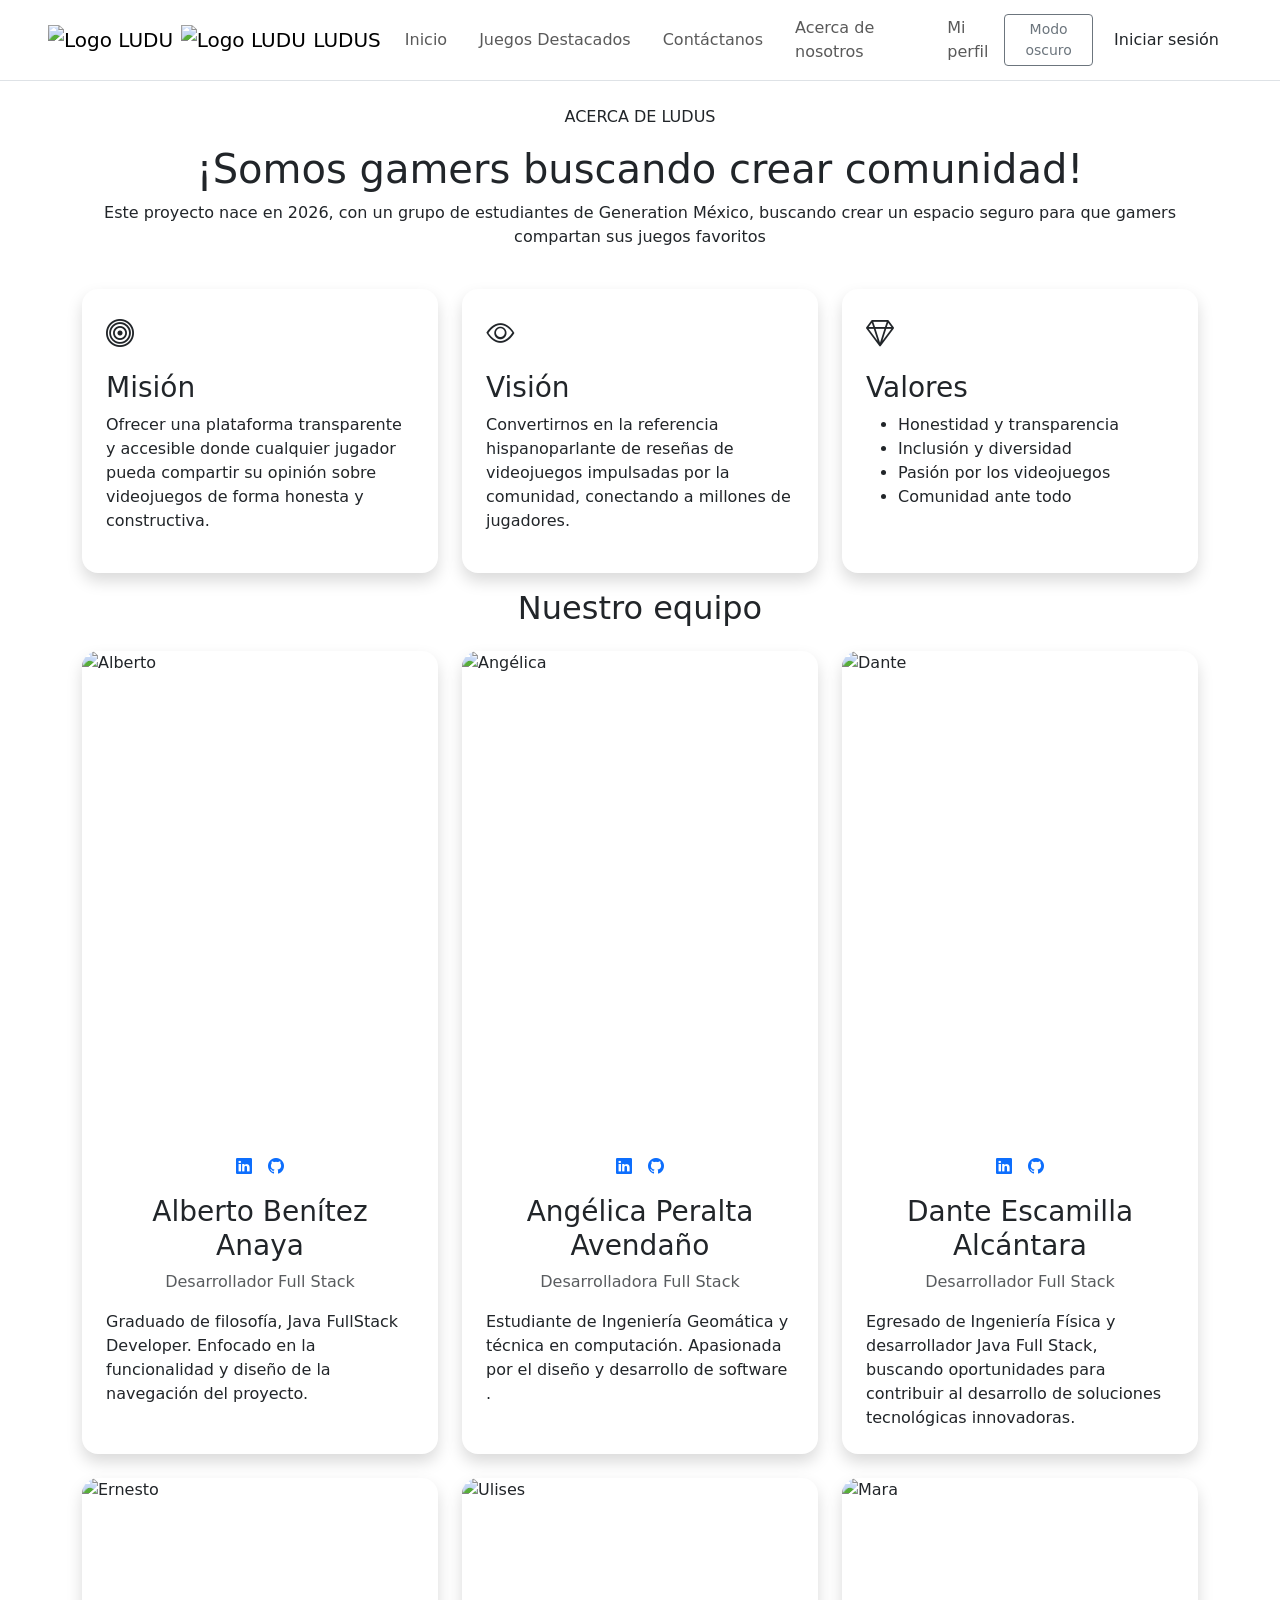
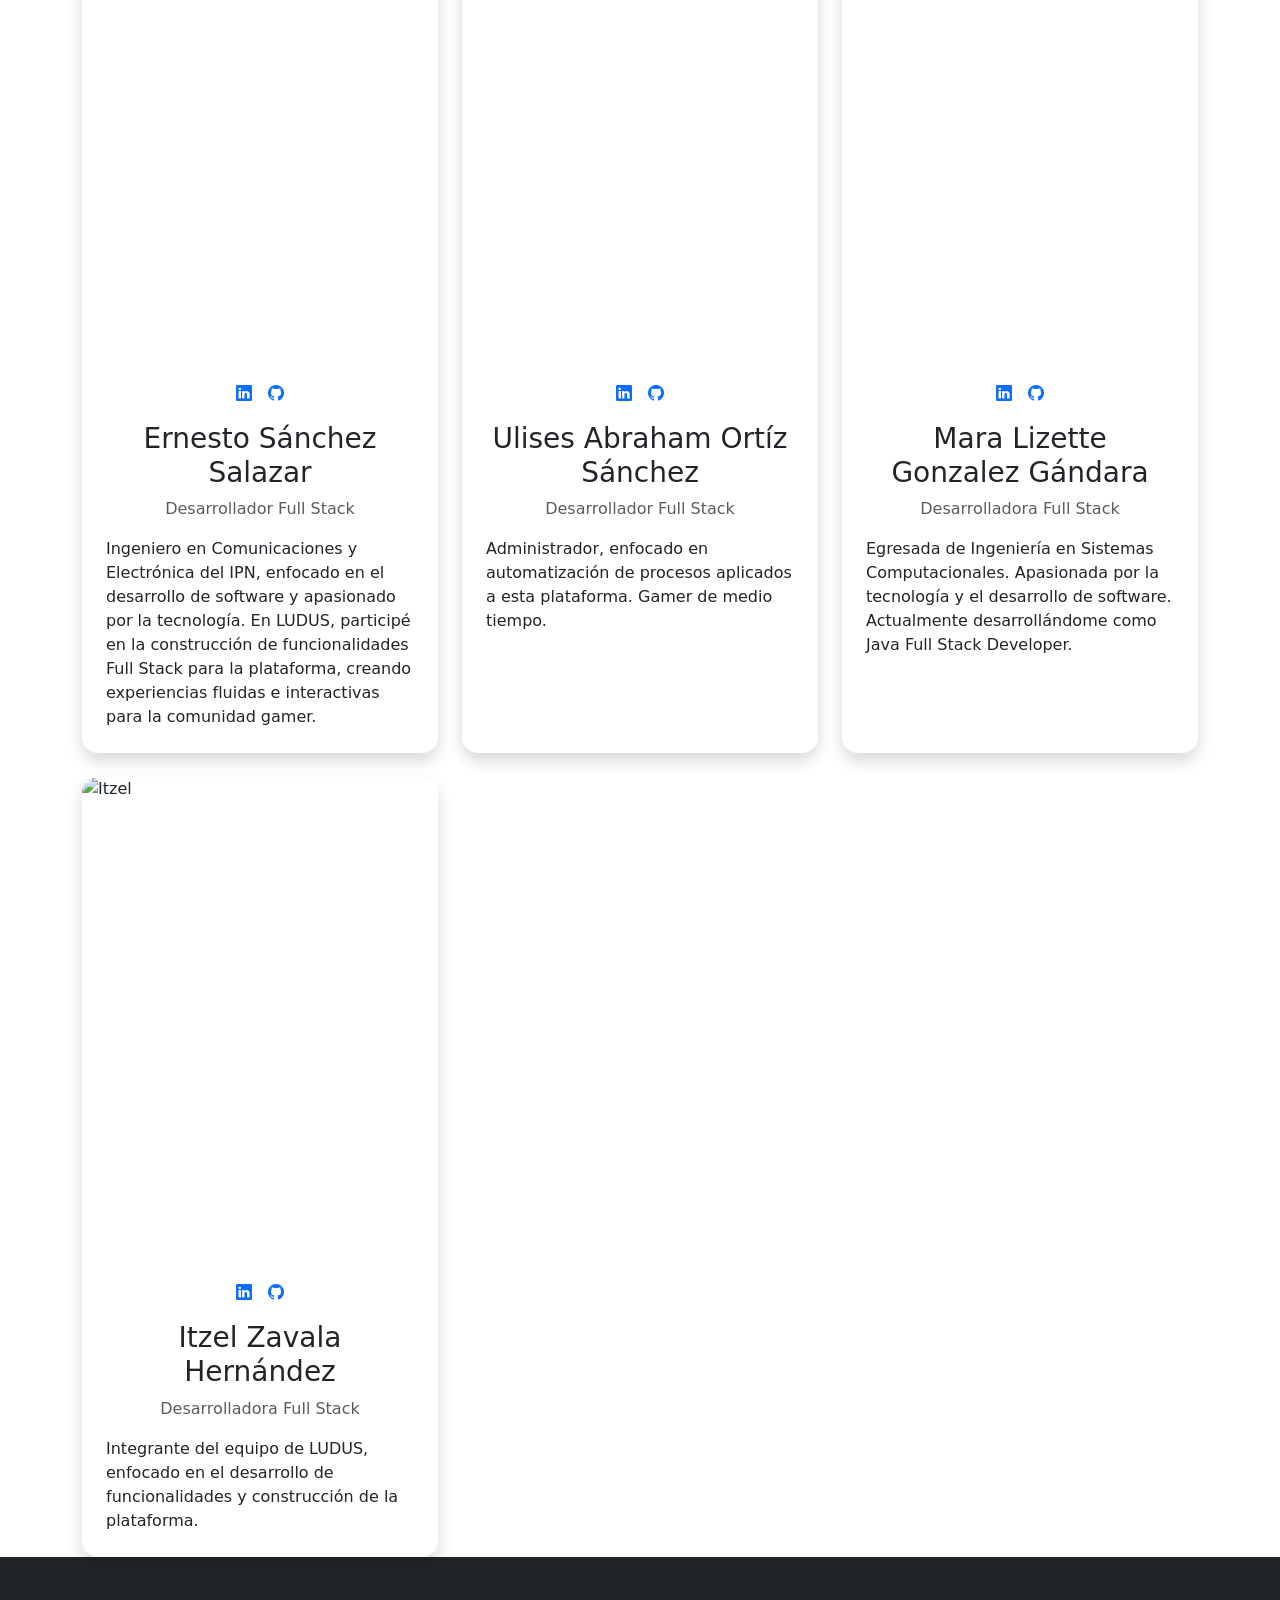
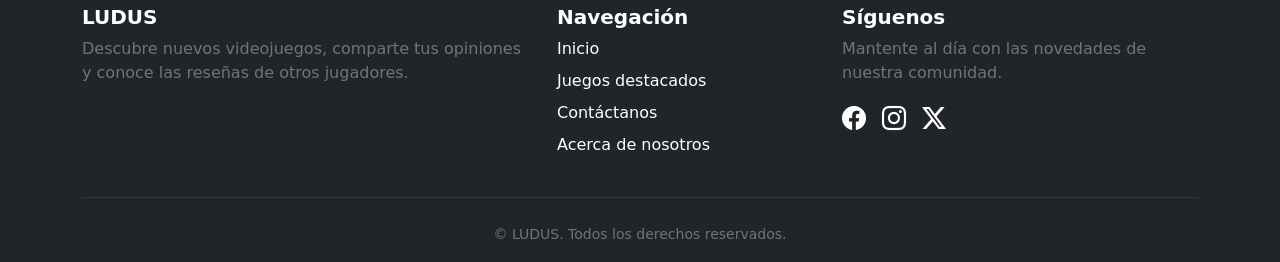
==== acercade.html @ 49f49775 "enlaces en acercade.html" ====
<!DOCTYPE html>
<html lang="es">

<head>
    <meta charset="UTF-8">
    <meta name="viewport" content="width=device-width, initial-scale=1.0">
    <title>Acerca de</title>
    <!--Bootstrap-->
    <link href="https://cdn.jsdelivr.net/npm/bootstrap@5.3.8/dist/css/bootstrap.min.css" rel="stylesheet"
        integrity="sha384-sRIl4kxILFvY47J16cr9ZwB07vP4J8+LH7qKQnuqkuIAvNWLzeN8tE5YBujZqJLB" crossorigin="anonymous">
    <!--Bootstrap Icons-->
    <link rel="stylesheet" href="https://cdn.jsdelivr.net/npm/bootstrap-icons@1.11.3/font/bootstrap-icons.min.css">
    <!--CSS-->
    <link rel="stylesheet" href="./css/inicio.css">
    <link rel="stylesheet" href="./css/acercade.css">
</head>

<body>
    <!-- BARRA DE NAVEGACIÓN ESTÁNDAR -->
    <header id="navbar"></header>

    <!-- Breve explicación de qué es LUDUS -->
    <section id="que-es-ludus">
        <div class="container p-4">
            <p class="text-center">ACERCA DE LUDUS</p>
            <h1 class="text-center">¡Somos gamers buscando crear comunidad!</h1>
            <p class="text-center">Este proyecto nace en 2026, con un grupo de estudiantes de Generation México,
                buscando crear un espacio seguro para que gamers compartan sus juegos favoritos</p>
        </div>
    </section>

    <!-- Misión, visión y valores -->
    <section id="identidad" class="container">
        <div class="row row-cols-1 row-cols-lg-3 g-4">
            <div class="col">
                <div id="mision" class="card border-0 shadow rounded-4 overflow-hidden h-100">
                    <div class="card-body p-4">
                        <div class="d-flex gap-3 mb-3">
                            <i class="bi bi-bullseye fs-3"></i>
                        </div>
                        <h3>Misión</h3>
                        <p>Ofrecer una plataforma transparente y accesible donde cualquier jugador pueda compartir su
                            opinión sobre videojuegos de forma honesta y constructiva.</p>
                    </div>
                </div>
            </div>

            <div class="col">
                <div id="vision" class="card border-0 shadow rounded-4 overflow-hidden h-100">
                    <div class="card-body p-4">
                        <div class="d-flex gap-3 mb-3">
                            <i class="bi bi-eye fs-3"></i>
                        </div>
                        <h3>Visión</h3>
                        <p>Convertirnos en la referencia hispanoparlante de reseñas de videojuegos impulsadas por la
                            comunidad, conectando a millones de jugadores.</p>
                    </div>
                </div>
            </div>

            <div class="col">
                <div id="valores" class="card border-0 shadow rounded-4 overflow-hidden h-100">
                    <div class="card-body p-4">
                        <div class="d-flex gap-3 mb-3">
                            <i class="bi bi-gem fs-3"></i>
                        </div>
                        <h3>Valores</h3>
                        <ul>
                            <li>Honestidad y transparencia</li>
                            <li>Inclusión y diversidad</li>
                            <li>Pasión por los videojuegos</li>
                            <li>Comunidad ante todo</li>
                        </ul>
                    </div>
                </div>
            </div>
        </div>
    </section>

    <!-- Integrantes del equipo -->
    <section id="equipo">
        <h2 class="text-center py-3">Nuestro equipo</h2>
        <div class="container">
            <div class="row row-cols-1 row-cols-md-2 row-cols-lg-3 g-4">

                <!-- Alberto Benítez Anaya -->
                <div class="col">
                    <div class="card border-0 shadow rounded-4 overflow-hidden h-100">
                        <img src="./IMAGE/fotosNosotros/albertano.png" class="card-img-top imagen-equipo" alt="Alberto">
                        <div class="card-body p-4">
                            <div class="d-flex justify-content-center gap-3 mb-3">
                                <a href="https://www.linkedin.com/in/alberto-ben%C3%ADteza/"><i class="bi bi-linkedin"></i></a>
                                <a href="https://github.com/albertob2003"><i class="bi bi-github"></i></a>
                            </div>
                            <h3 class="card-title text-center">Alberto Benítez Anaya</h3>
                            <p class="text-center text-body-secondary">Desarrollador Full Stack</p>
                            <p class="card-text">Graduado de filosofía, Java FullStack Developer. Enfocado en la funcionalidad y diseño de la
                                navegación del proyecto.</p>
                        </div>
                    </div>
                </div>

                <!-- Angélica Peralta Avendaño -->
                <div class="col">
                    <div class="card border-0 shadow rounded-4 overflow-hidden h-100">
                        <img src="./IMAGE/fotosNosotros/Angiee.jpeg" class="card-img-top imagen-equipo" alt="Angélica">
                        <div class="card-body p-4">
                            <div class="d-flex justify-content-center gap-3 mb-3">
                                <a href="https://www.linkedin.com/in/angelicaperaltadev"><i class="bi bi-linkedin"></i></a>
                                <a href="https://github.com/angcpa24-collab"><i class="bi bi-github"></i></a>
                            </div>
                            <h3 class="card-title text-center">Angélica Peralta Avendaño</h3>
                            <p class="text-center text-body-secondary">Desarrolladora Full Stack</p>
                            <p class="card-text">Estudiante de Ingeniería Geomática y técnica en computación. Apasionada
                                por el diseño y desarrollo de software .</p>
                        </div>
                    </div>
                </div>

                <!-- Dante Escamilla Alcántara -->
                <div class="col">
                    <div class="card border-0 shadow rounded-4 overflow-hidden h-100">
                        <img src="./IMAGE/fotosNosotros/Dante.png" class="card-img-top imagen-equipo" alt="Dante">
                        <div class="card-body p-4">
                            <div class="d-flex justify-content-center gap-3 mb-3">
                                <a href="https://www.linkedin.com/in/descamillaa98/"><i class="bi bi-linkedin"></i></a>
                                <a href="https://github.com/descamillaa98"><i class="bi bi-github"></i></a>
                            </div>
                            <h3 class="card-title text-center">Dante Escamilla Alcántara</h3>
                            <p class="text-center text-body-secondary">Desarrollador Full Stack</p>
                            <p class="card-text">Egresado de Ingeniería Física y desarrollador Java Full Stack, buscando
                                oportunidades para contribuir al desarrollo de soluciones tecnológicas innovadoras.</p>
                        </div>
                    </div>
                </div>

                <!-- Ernesto Sánchez Salazar -->
                <div class="col">
                    <div class="card border-0 shadow rounded-4 overflow-hidden h-100">
                        <img src="./IMAGE/fotosNosotros/ernesto.jpg" class="card-img-top imagen-equipo" alt="Ernesto">
                        <div class="card-body p-4">
                            <div class="d-flex justify-content-center gap-3 mb-3">
                                <a href="https://www.linkedin.com/in/ernesto-salazar-dev/"><i class="bi bi-linkedin"></i></a>
                                <a href="https://github.com/Ernesto20012009"><i class="bi bi-github"></i></a>
                            </div>
                            <h3 class="card-title text-center">Ernesto Sánchez Salazar</h3>
                            <p class="text-center text-body-secondary">Desarrollador Full Stack</p>
                            <p class="card-text">Ingeniero en Comunicaciones y Electrónica del IPN, enfocado en el desarrollo de
                                software y apasionado por la tecnología. En LUDUS, participé en la construcción de funcionalidades Full Stack para la plataforma, creando experiencias fluidas e interactivas para la comunidad gamer.</p>
                        </div>
                    </div>
                </div>

                <!-- Ulises Abraham Ortíz Sánchez -->
                <div class="col">
                    <div class="card border-0 shadow rounded-4 overflow-hidden h-100">
                        <img src="./IMAGE/fotosNosotros/Abraham.png" class="card-img-top imagen-equipo" alt="Ulises">
                        <div class="card-body p-4">
                            <div class="d-flex justify-content-center gap-3 mb-3">
                                <a href="https://www.linkedin.com/in/uliabraham/"><i class="bi bi-linkedin"></i></a>
                                <a href="https://github.com/LukasEzequiel55"><i class="bi bi-github"></i></a>
                            </div>
                            <h3 class="card-title text-center">Ulises Abraham Ortíz Sánchez</h3>
                            <p class="text-center text-body-secondary">Desarrollador Full Stack</p>
                            <p class="card-text">Administrador, enfocado en automatización de procesos aplicados a esta
                                plataforma. Gamer de medio tiempo.</p>
                        </div>
                    </div>
                </div>

                <!-- Mara Lizette Gonzalez Gándara -->
                <div class="col">
                    <div class="card border-0 shadow rounded-4 overflow-hidden h-100">
                        <img src="./IMAGE/fotosNosotros/mara.png" class="card-img-top imagen-equipo" alt="Mara">
                        <div class="card-body p-4">
                            <div class="d-flex justify-content-center gap-3 mb-3">
                                <a href="https://www.linkedin.com/in/mara-gonzalez-/"><i class="bi bi-linkedin"></i></a>
                                <a href="https://github.com/Mara-LGG"><i class="bi bi-github"></i></a>
                            </div>
                            <h3 class="card-title text-center">Mara Lizette Gonzalez Gándara</h3>
                            <p class="text-center text-body-secondary">Desarrolladora Full Stack</p>
                            <p class="card-text">Egresada de Ingeniería en Sistemas Computacionales. Apasionada por la
                                tecnología y el desarrollo de software. Actualmente desarrollándome como Java Full Stack
                                Developer.</p>
                        </div>
                    </div>
                </div>

                <!-- Itzel Zavala Hernández -->
                <div class="col">
                    <div class="card border-0 shadow rounded-4 overflow-hidden h-100">
                        <img src="./IMAGE/fotosNosotros/itzel.png" class="card-img-top imagen-equipo" alt="Itzel">
                        <div class="card-body p-4">
                            <div class="d-flex justify-content-center gap-3 mb-3">
                                <a href="https://www.linkedin.com/in/itzel-zavala-hern%C3%A1ndez-fullstack-developer/"><i class="bi bi-linkedin"></i></a>
                                <a href="https://github.com/itzavalahernandez"><i class="bi bi-github"></i></a>
                            </div>
                            <h3 class="card-title text-center">Itzel Zavala Hernández</h3>
                            <p class="text-center text-body-secondary">Desarrolladora Full Stack</p>
                            <p class="card-text">Integrante del equipo de LUDUS, enfocado en el desarrollo de
                                funcionalidades y construcción de la plataforma.</p>
                        </div>
                    </div>
                </div>

            </div>
        </div>
    </section>

    <!-- FOOTER -->
    <section id="footer"></section>


    <!--Bootstrap-->
    <script src="https://cdn.jsdelivr.net/npm/bootstrap@5.3.8/dist/js/bootstrap.bundle.min.js"
        integrity="sha384-FKyoEForCGlyvwx9Hj09JcYn3nv7wiPVlz7YYwJrWVcXK/BmnVDxM+D2scQbITxI"
        crossorigin="anonymous"></script>
    <!--Scripts personalizados-->
    <script src="./JS/header.js"></script>
    <script src="./JS/theme.js"></script>
    <script src="./JS/footer.js"></script>
    <script src="./JS/navbar.js"></script>

</body>

</html>
---- css/acercade.css ----
.imagen-equipo {
  width: 100%;
  height: 480px;
  object-fit: cover;
  object-position: top; /* Centra el encuadre en los rostros */
}
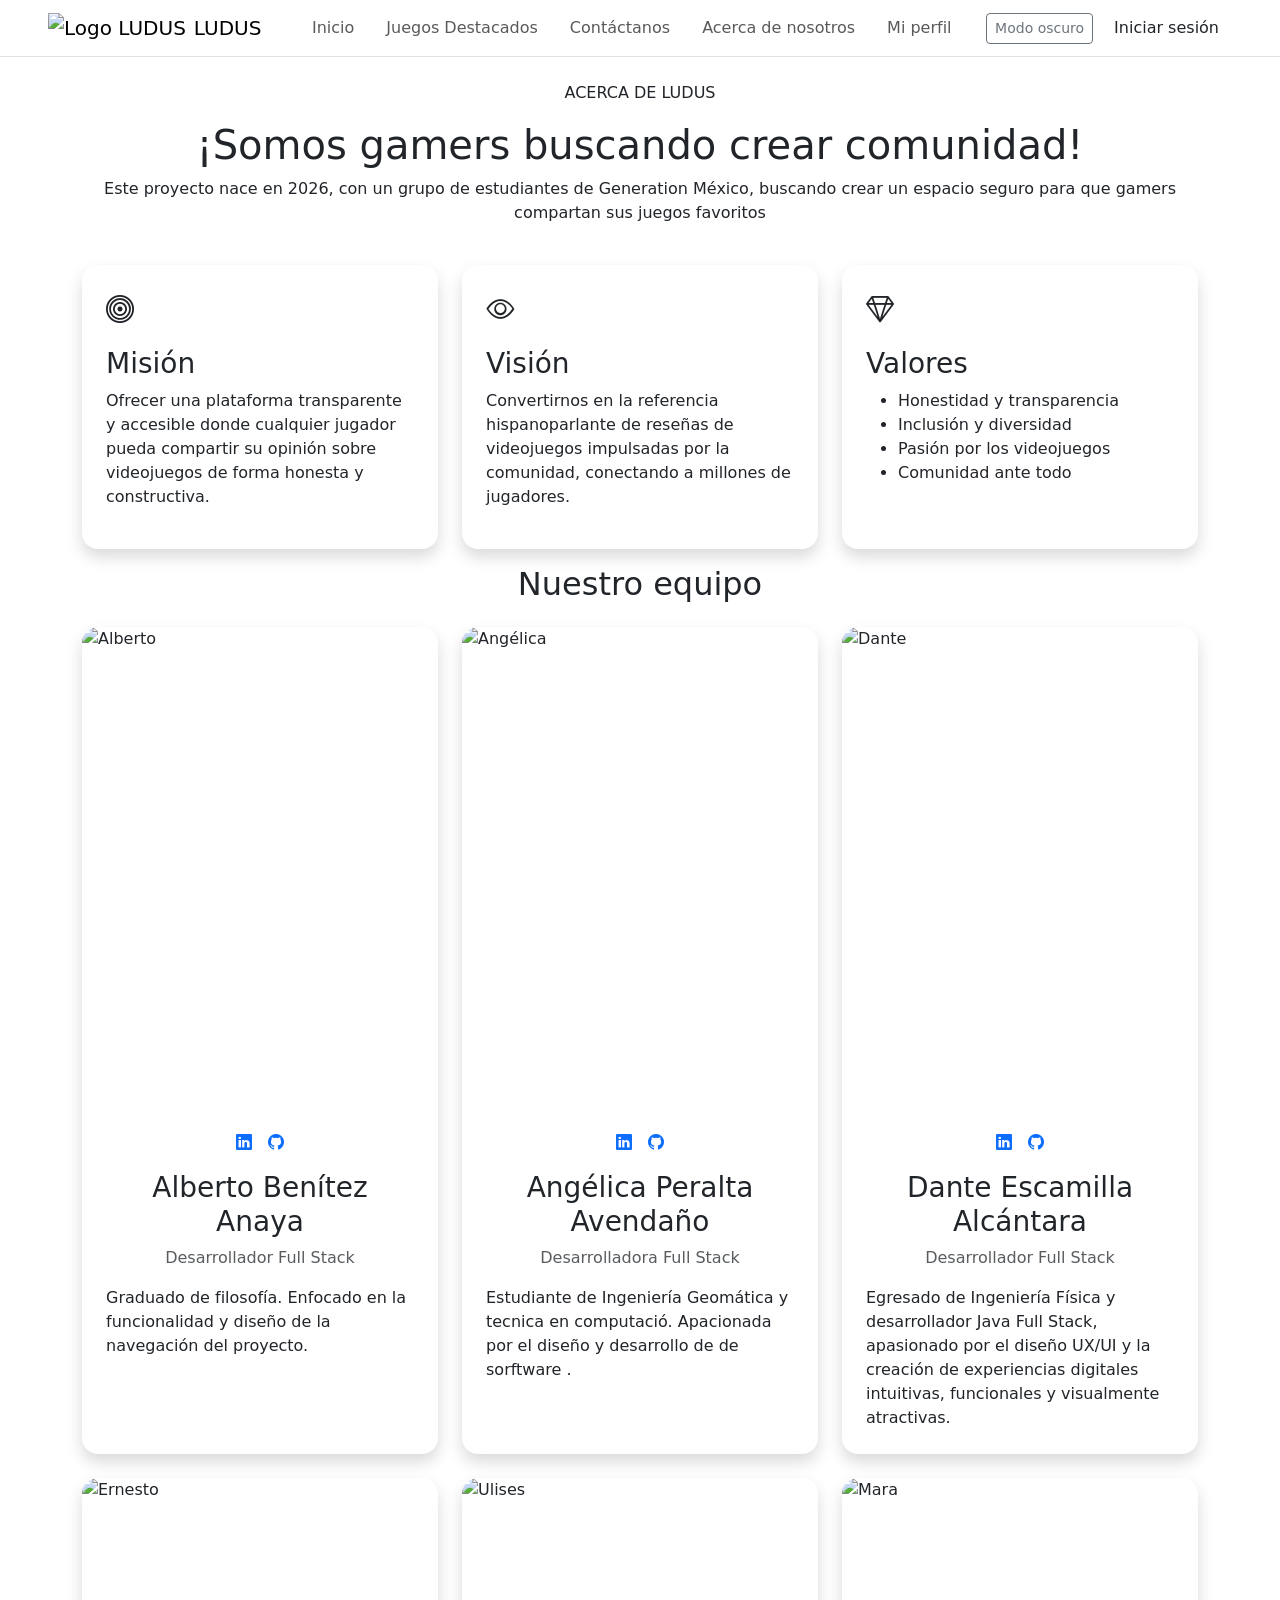
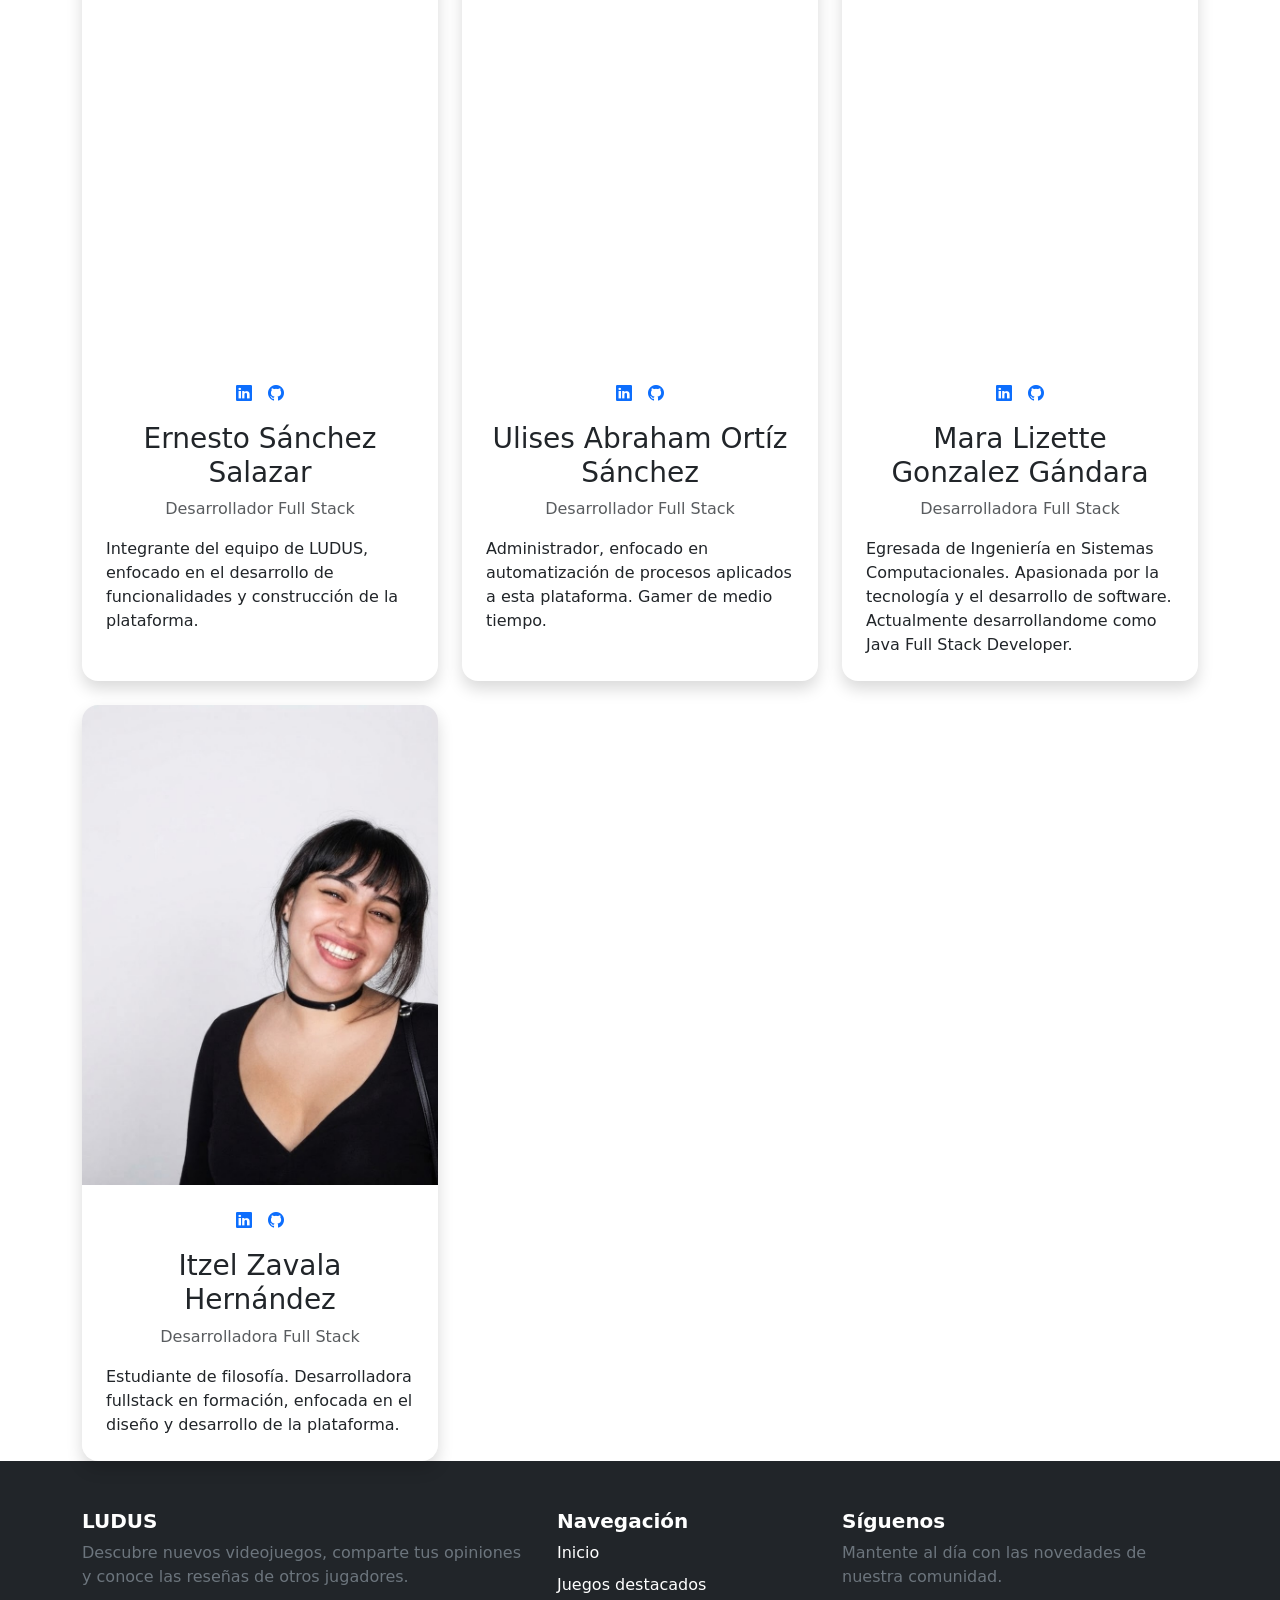
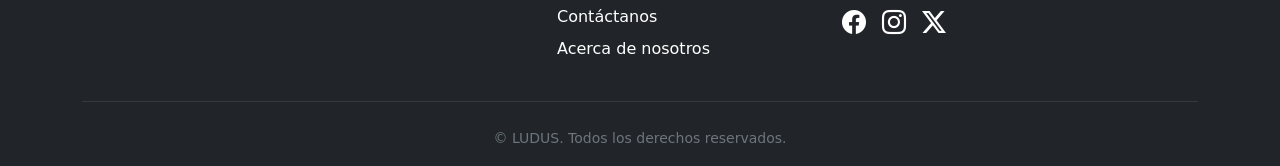
==== commit 0f7d095a: "Actualizacion fotografia Itzel fondo blanco y descripcion" ====
--- a/acercade.html
+++ b/acercade.html
@@ -6,8 +6,7 @@
     <meta name="viewport" content="width=device-width, initial-scale=1.0">
     <title>Acerca de</title>
     <!--Bootstrap-->
-    <link href="https://cdn.jsdelivr.net/npm/bootstrap@5.3.8/dist/css/bootstrap.min.css" rel="stylesheet"
-        integrity="sha384-sRIl4kxILFvY47J16cr9ZwB07vP4J8+LH7qKQnuqkuIAvNWLzeN8tE5YBujZqJLB" crossorigin="anonymous">
+    <link href="https://cdn.jsdelivr.net/npm/bootstrap@5.3.8/dist/css/bootstrap.min.css" rel="stylesheet" integrity="sha384-sRIl4kxILFvY47J16cr9ZwB07vP4J8+LH7qKQnuqkuIAvNWLzeN8tE5YBujZqJLB" crossorigin="anonymous">
     <!--Bootstrap Icons-->
     <link rel="stylesheet" href="https://cdn.jsdelivr.net/npm/bootstrap-icons@1.11.3/font/bootstrap-icons.min.css">
     <!--CSS-->
@@ -16,16 +15,59 @@
 </head>
 
 <body>
-    <!-- BARRA DE NAVEGACIÓN ESTÁNDAR -->
-    <header id="navbar"></header>
-
+  <!-- BARRA DE NAVEGACIÓN ESTÁNDAR -->
+<nav class="navbar navbar-expand-lg nav-custom border-bottom">
+  <div class="container-fluid px-lg-5">
+
+    <!-- LOGO Y TÍTULO -->
+    <a class="navbar-brand d-flex align-items-center gap-2 brand-ludus" href="./inicio.html">
+      <img src="IMAGE/logo.png" alt="Logo LUDUS" class="brand-logo-img">
+      <span>LUDUS</span>
+    </a>
+
+    <!-- BOTÓN RESPONSIVO PARA MÓVILES -->
+    <button class="navbar-toggler" type="button" data-bs-toggle="collapse" data-bs-target="#navbarContent" aria-controls="navbarContent" aria-expanded="false" aria-label="Toggle navigation">
+      <span class="navbar-toggler-icon"></span>
+    </button>
+
+    <!-- CONTENIDO COLAPSABLE -->
+    <div class="collapse navbar-collapse" id="navbarContent">
+      <!-- Menú Centrado con separación idéntica (gap-3) -->
+      <ul class="navbar-nav mx-auto align-items-center gap-3 mb-2 mb-lg-0">
+        <li class="nav-item">
+          <a class="nav-link" href="./inicio.html">Inicio</a>
+        </li>
+        <li class="nav-item">
+          <a class="nav-link text-nowrap" href="./inicio.html#juegosDestacados">Juegos Destacados</a>
+        </li>
+        <li class="nav-item">
+          <a class="nav-link" href="./contactanos.html">Contáctanos</a>
+        </li>
+        <li class="nav-item">
+          <a class="nav-link nav-link-active" href="./acercade.html">Acerca de nosotros</a>
+        </li>
+        <li class="nav-item">
+          <a class="nav-link" href="./perfil.html">Mi perfil</a>
+        </li>
+      </ul>
+
+      <!-- BOTONES DERECHA -->
+      <div class="d-flex align-items-center gap-2 mt-3 mt-lg-0">
+        <button id="theme-toggle" class="btn btn-outline-secondary btn-sm">
+          Modo oscuro
+        </button>
+        <button class="btn btn-login text-nowrap" type="button">Iniciar sesión</button>
+      </div>
+    </div>
+
+  </div>
+</nav>
     <!-- Breve explicación de qué es LUDUS -->
     <section id="que-es-ludus">
         <div class="container p-4">
             <p class="text-center">ACERCA DE LUDUS</p>
             <h1 class="text-center">¡Somos gamers buscando crear comunidad!</h1>
-            <p class="text-center">Este proyecto nace en 2026, con un grupo de estudiantes de Generation México,
-                buscando crear un espacio seguro para que gamers compartan sus juegos favoritos</p>
+            <p class="text-center">Este proyecto nace en 2026, con un grupo de estudiantes de Generation México, buscando crear un espacio seguro para que gamers compartan sus juegos favoritos</p>
         </div>
     </section>
 
@@ -39,8 +81,7 @@
                             <i class="bi bi-bullseye fs-3"></i>
                         </div>
                         <h3>Misión</h3>
-                        <p>Ofrecer una plataforma transparente y accesible donde cualquier jugador pueda compartir su
-                            opinión sobre videojuegos de forma honesta y constructiva.</p>
+                        <p>Ofrecer una plataforma transparente y accesible donde cualquier jugador pueda compartir su opinión sobre videojuegos de forma honesta y constructiva.</p>
                     </div>
                 </div>
             </div>
@@ -52,8 +93,7 @@
                             <i class="bi bi-eye fs-3"></i>
                         </div>
                         <h3>Visión</h3>
-                        <p>Convertirnos en la referencia hispanoparlante de reseñas de videojuegos impulsadas por la
-                            comunidad, conectando a millones de jugadores.</p>
+                        <p>Convertirnos en la referencia hispanoparlante de reseñas de videojuegos impulsadas por la comunidad, conectando a millones de jugadores.</p>
                     </div>
                 </div>
             </div>
@@ -89,13 +129,12 @@
                         <img src="./IMAGE/fotosNosotros/albertano.png" class="card-img-top imagen-equipo" alt="Alberto">
                         <div class="card-body p-4">
                             <div class="d-flex justify-content-center gap-3 mb-3">
-                                <a href="https://www.linkedin.com/in/alberto-ben%C3%ADteza/"><i class="bi bi-linkedin"></i></a>
-                                <a href="https://github.com/albertob2003"><i class="bi bi-github"></i></a>
+                                <a href="#"><i class="bi bi-linkedin"></i></a>
+                                <a href="#"><i class="bi bi-github"></i></a>
                             </div>
                             <h3 class="card-title text-center">Alberto Benítez Anaya</h3>
                             <p class="text-center text-body-secondary">Desarrollador Full Stack</p>
-                            <p class="card-text">Graduado de filosofía, Java FullStack Developer. Enfocado en la funcionalidad y diseño de la
-                                navegación del proyecto.</p>
+                            <p class="card-text">Graduado de filosofía. Enfocado en la funcionalidad y diseño de la navegación del proyecto.</p>
                         </div>
                     </div>
                 </div>
@@ -106,13 +145,12 @@
                         <img src="./IMAGE/fotosNosotros/Angiee.jpeg" class="card-img-top imagen-equipo" alt="Angélica">
                         <div class="card-body p-4">
                             <div class="d-flex justify-content-center gap-3 mb-3">
-                                <a href="https://www.linkedin.com/in/angelicaperaltadev"><i class="bi bi-linkedin"></i></a>
-                                <a href="https://github.com/angcpa24-collab"><i class="bi bi-github"></i></a>
+                                <a href="#"><i class="bi bi-linkedin"></i></a>
+                                <a href="#"><i class="bi bi-github"></i></a>
                             </div>
                             <h3 class="card-title text-center">Angélica Peralta Avendaño</h3>
                             <p class="text-center text-body-secondary">Desarrolladora Full Stack</p>
-                            <p class="card-text">Estudiante de Ingeniería Geomática y técnica en computación. Apasionada
-                                por el diseño y desarrollo de software .</p>
+                            <p class="card-text">Estudiante de Ingeniería Geomática y tecnica en computació. Apacionada por el diseño y desarrollo de de sorftware  .</p>
                         </div>
                     </div>
                 </div>
@@ -123,13 +161,12 @@
                         <img src="./IMAGE/fotosNosotros/Dante.png" class="card-img-top imagen-equipo" alt="Dante">
                         <div class="card-body p-4">
                             <div class="d-flex justify-content-center gap-3 mb-3">
-                                <a href="https://www.linkedin.com/in/descamillaa98/"><i class="bi bi-linkedin"></i></a>
-                                <a href="https://github.com/descamillaa98"><i class="bi bi-github"></i></a>
+                                <a href="#"><i class="bi bi-linkedin"></i></a>
+                                <a href="#"><i class="bi bi-github"></i></a>
                             </div>
                             <h3 class="card-title text-center">Dante Escamilla Alcántara</h3>
                             <p class="text-center text-body-secondary">Desarrollador Full Stack</p>
-                            <p class="card-text">Egresado de Ingeniería Física y desarrollador Java Full Stack, buscando
-                                oportunidades para contribuir al desarrollo de soluciones tecnológicas innovadoras.</p>
+                            <p class="card-text">Egresado de Ingeniería Física y desarrollador Java Full Stack, apasionado por el diseño UX/UI y la creación de experiencias digitales intuitivas, funcionales y visualmente atractivas.</p>
                         </div>
                     </div>
                 </div>
@@ -140,13 +177,12 @@
                         <img src="./IMAGE/fotosNosotros/ernesto.jpg" class="card-img-top imagen-equipo" alt="Ernesto">
                         <div class="card-body p-4">
                             <div class="d-flex justify-content-center gap-3 mb-3">
-                                <a href="https://www.linkedin.com/in/ernesto-salazar-dev/"><i class="bi bi-linkedin"></i></a>
-                                <a href="https://github.com/Ernesto20012009"><i class="bi bi-github"></i></a>
+                                <a href="#"><i class="bi bi-linkedin"></i></a>
+                                <a href="#"><i class="bi bi-github"></i></a>
                             </div>
                             <h3 class="card-title text-center">Ernesto Sánchez Salazar</h3>
                             <p class="text-center text-body-secondary">Desarrollador Full Stack</p>
-                            <p class="card-text">Ingeniero en Comunicaciones y Electrónica del IPN, enfocado en el desarrollo de
-                                software y apasionado por la tecnología. En LUDUS, participé en la construcción de funcionalidades Full Stack para la plataforma, creando experiencias fluidas e interactivas para la comunidad gamer.</p>
+                            <p class="card-text">Integrante del equipo de LUDUS, enfocado en el desarrollo de funcionalidades y construcción de la plataforma.</p>
                         </div>
                     </div>
                 </div>
@@ -157,13 +193,12 @@
                         <img src="./IMAGE/fotosNosotros/Abraham.png" class="card-img-top imagen-equipo" alt="Ulises">
                         <div class="card-body p-4">
                             <div class="d-flex justify-content-center gap-3 mb-3">
-                                <a href="https://www.linkedin.com/in/uliabraham/"><i class="bi bi-linkedin"></i></a>
-                                <a href="https://github.com/LukasEzequiel55"><i class="bi bi-github"></i></a>
+                                <a href="#"><i class="bi bi-linkedin"></i></a>
+                                <a href="#"><i class="bi bi-github"></i></a>
                             </div>
                             <h3 class="card-title text-center">Ulises Abraham Ortíz Sánchez</h3>
                             <p class="text-center text-body-secondary">Desarrollador Full Stack</p>
-                            <p class="card-text">Administrador, enfocado en automatización de procesos aplicados a esta
-                                plataforma. Gamer de medio tiempo.</p>
+                            <p class="card-text">Administrador, enfocado en automatización de procesos aplicados a esta plataforma. Gamer de medio tiempo.</p>
                         </div>
                     </div>
                 </div>
@@ -174,14 +209,12 @@
                         <img src="./IMAGE/fotosNosotros/mara.png" class="card-img-top imagen-equipo" alt="Mara">
                         <div class="card-body p-4">
                             <div class="d-flex justify-content-center gap-3 mb-3">
-                                <a href="https://www.linkedin.com/in/mara-gonzalez-/"><i class="bi bi-linkedin"></i></a>
-                                <a href="https://github.com/Mara-LGG"><i class="bi bi-github"></i></a>
+                                <a href="#"><i class="bi bi-linkedin"></i></a>
+                                <a href="#"><i class="bi bi-github"></i></a>
                             </div>
                             <h3 class="card-title text-center">Mara Lizette Gonzalez Gándara</h3>
                             <p class="text-center text-body-secondary">Desarrolladora Full Stack</p>
-                            <p class="card-text">Egresada de Ingeniería en Sistemas Computacionales. Apasionada por la
-                                tecnología y el desarrollo de software. Actualmente desarrollándome como Java Full Stack
-                                Developer.</p>
+                            <p class="card-text">Egresada de Ingeniería en Sistemas Computacionales. Apasionada por la tecnología y el desarrollo de software. Actualmente desarrollandome como Java Full Stack Developer.</p>
                         </div>
                     </div>
                 </div>
@@ -189,16 +222,15 @@
                 <!-- Itzel Zavala Hernández -->
                 <div class="col">
                     <div class="card border-0 shadow rounded-4 overflow-hidden h-100">
-                        <img src="./IMAGE/fotosNosotros/itzel.png" class="card-img-top imagen-equipo" alt="Itzel">
-                        <div class="card-body p-4">
-                            <div class="d-flex justify-content-center gap-3 mb-3">
-                                <a href="https://www.linkedin.com/in/itzel-zavala-hern%C3%A1ndez-fullstack-developer/"><i class="bi bi-linkedin"></i></a>
-                                <a href="https://github.com/itzavalahernandez"><i class="bi bi-github"></i></a>
+                        <img src="IMAGE/fotosNosotros/Itzel.jpg" class="card-img-top imagen-equipo" alt="Itzel">
+                        <div class="card-body p-4">
+                            <div class="d-flex justify-content-center gap-3 mb-3">
+                                <a href="#"><i class="bi bi-linkedin"></i></a>
+                                <a href="#"><i class="bi bi-github"></i></a>
                             </div>
                             <h3 class="card-title text-center">Itzel Zavala Hernández</h3>
                             <p class="text-center text-body-secondary">Desarrolladora Full Stack</p>
-                            <p class="card-text">Integrante del equipo de LUDUS, enfocado en el desarrollo de
-                                funcionalidades y construcción de la plataforma.</p>
+                            <p class="card-text">Estudiante de filosofía. Desarrolladora fullstack en formación, enfocada en el diseño y desarrollo de la plataforma.</p>
                         </div>
                     </div>
                 </div>
@@ -208,19 +240,56 @@
     </section>
 
     <!-- FOOTER -->
-    <section id="footer"></section>
+  <footer class="bg-dark text-white pt-5 pb-3">
+    <div class="container">
+      <div class="row g-4">
+        
+        <!-- Información del proyecto -->
+        <div class="col-12 col-md-5">
+          <h5 class="fw-bold">LUDUS</h5>
+          <p class="text-secondary">
+            Descubre nuevos videojuegos, comparte tus opiniones y conoce las reseñas de otros jugadores.
+          </p>
+        </div>
+
+        <!-- Navegación -->
+        <div class="col-12 col-md-3">
+          <h5 class="fw-bold">Navegación</h5>
+          <ul class="list-unstyled">
+            <li class="mb-2"><a href="inicio.html" class="text-white text-decoration-none">Inicio</a></li>
+            <li class="mb-2"><a href="#juegosDestacados" class="text-white text-decoration-none">Juegos destacados</a></li>
+            <li class="mb-2"><a href="./contactanos.html" class="text-white text-decoration-none">Contáctanos</a></li>
+            <li><a href="acercade.html" class="text-white text-decoration-none">Acerca de nosotros</a></li>
+          </ul>
+        </div>
+
+        <!-- Redes sociales -->
+        <div class="col-12 col-md-4">
+          <h5 class="fw-bold">Síguenos</h5>
+          <p class="text-secondary">Mantente al día con las novedades de nuestra comunidad.</p>
+          <div class="d-flex gap-3">
+            <a href="https://www.facebook.com/" class="text-white fs-4" target="_blank"><i class="bi bi-facebook"></i></a>
+            <a href="https://www.instagram.com/" class="text-white fs-4" target="_blank"><i class="bi bi-instagram"></i></a>
+            <a href="https://x.com/" class="text-white fs-4" target="_blank"><i class="bi bi-twitter-x"></i></a>
+          </div>
+        </div>
+
+      </div>
+
+      <hr class="border-secondary my-4">
+
+      <div class="text-center text-secondary">
+        <small>© LUDUS. Todos los derechos reservados.</small>
+      </div>
+    </div>
+  </footer>
 
 
     <!--Bootstrap-->
-    <script src="https://cdn.jsdelivr.net/npm/bootstrap@5.3.8/dist/js/bootstrap.bundle.min.js"
-        integrity="sha384-FKyoEForCGlyvwx9Hj09JcYn3nv7wiPVlz7YYwJrWVcXK/BmnVDxM+D2scQbITxI"
-        crossorigin="anonymous"></script>
+    <script src="https://cdn.jsdelivr.net/npm/bootstrap@5.3.8/dist/js/bootstrap.bundle.min.js" integrity="sha384-FKyoEForCGlyvwx9Hj09JcYn3nv7wiPVlz7YYwJrWVcXK/BmnVDxM+D2scQbITxI" crossorigin="anonymous"></script>
     <!--Scripts personalizados-->
     <script src="./JS/header.js"></script>
     <script src="./JS/theme.js"></script>
-    <script src="./JS/footer.js"></script>
-    <script src="./JS/navbar.js"></script>
-
 </body>
 
 </html>
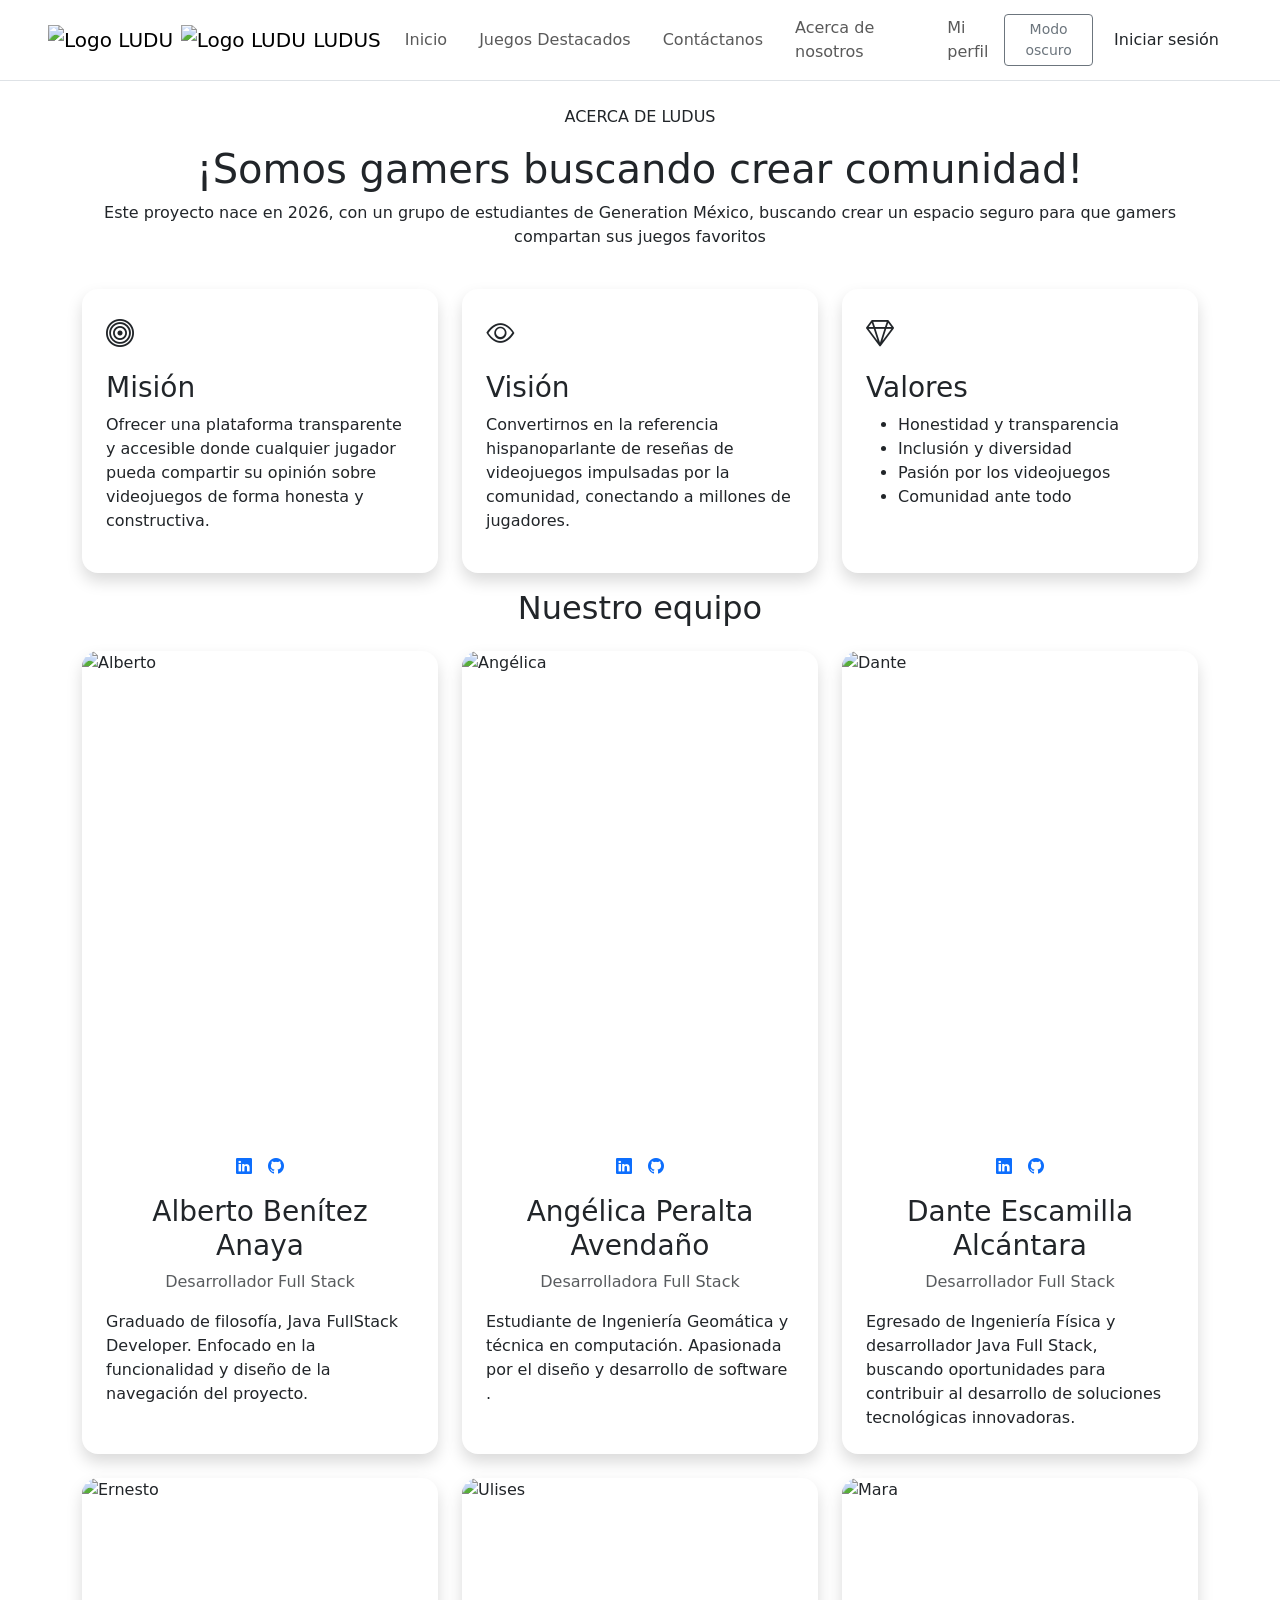
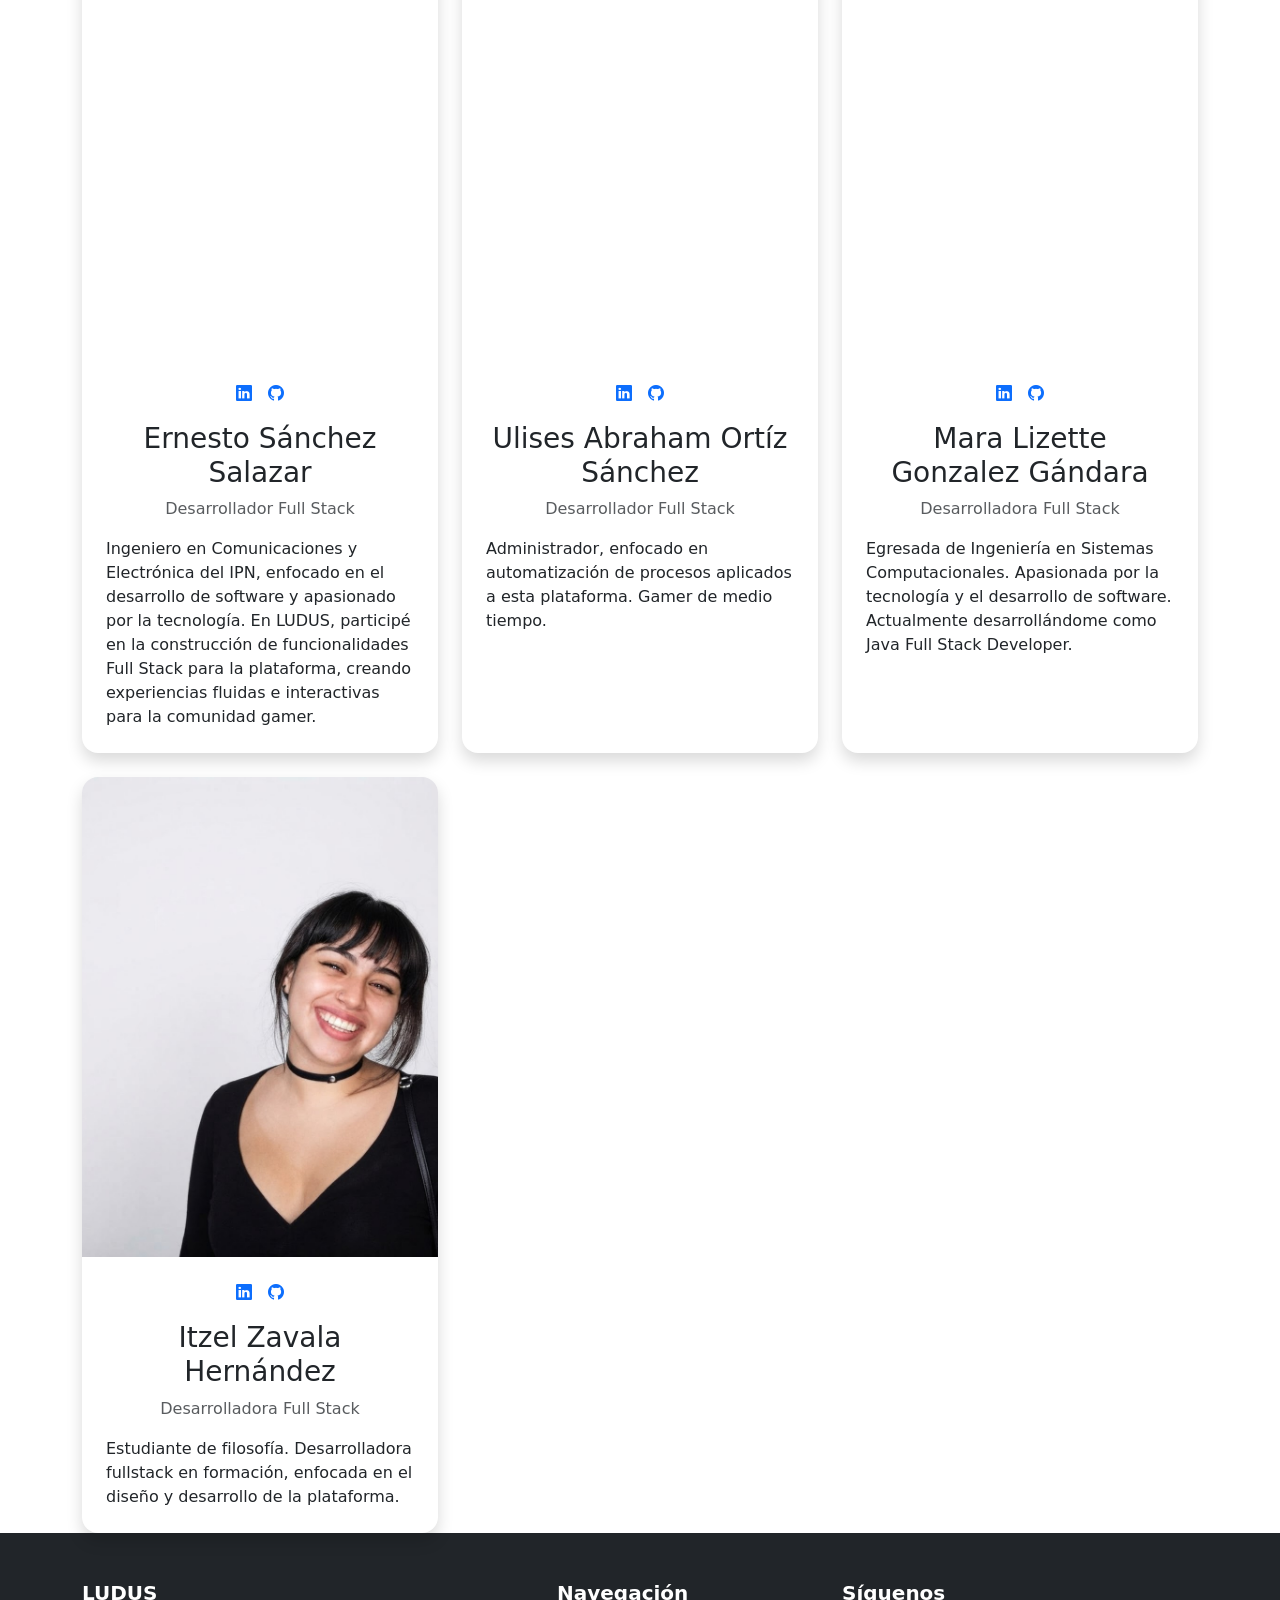
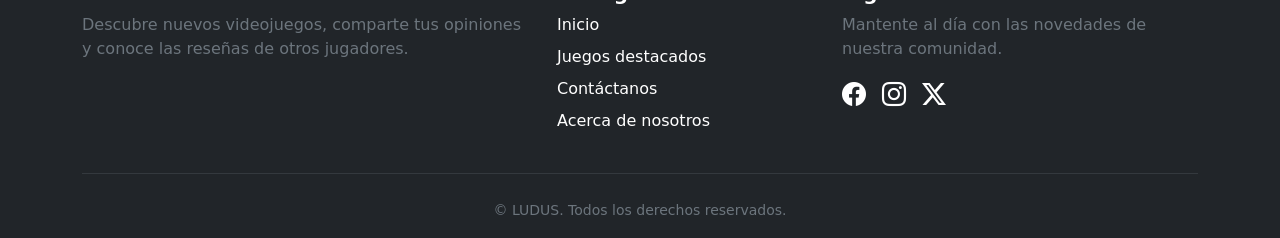
==== commit e33a2be7: "Se realizo validaciones de formulario" ====
--- a/acercade.html
+++ b/acercade.html
@@ -6,7 +6,8 @@
     <meta name="viewport" content="width=device-width, initial-scale=1.0">
     <title>Acerca de</title>
     <!--Bootstrap-->
-    <link href="https://cdn.jsdelivr.net/npm/bootstrap@5.3.8/dist/css/bootstrap.min.css" rel="stylesheet" integrity="sha384-sRIl4kxILFvY47J16cr9ZwB07vP4J8+LH7qKQnuqkuIAvNWLzeN8tE5YBujZqJLB" crossorigin="anonymous">
+    <link href="https://cdn.jsdelivr.net/npm/bootstrap@5.3.8/dist/css/bootstrap.min.css" rel="stylesheet"
+        integrity="sha384-sRIl4kxILFvY47J16cr9ZwB07vP4J8+LH7qKQnuqkuIAvNWLzeN8tE5YBujZqJLB" crossorigin="anonymous">
     <!--Bootstrap Icons-->
     <link rel="stylesheet" href="https://cdn.jsdelivr.net/npm/bootstrap-icons@1.11.3/font/bootstrap-icons.min.css">
     <!--CSS-->
@@ -15,59 +16,16 @@
 </head>
 
 <body>
-  <!-- BARRA DE NAVEGACIÓN ESTÁNDAR -->
-<nav class="navbar navbar-expand-lg nav-custom border-bottom">
-  <div class="container-fluid px-lg-5">
-
-    <!-- LOGO Y TÍTULO -->
-    <a class="navbar-brand d-flex align-items-center gap-2 brand-ludus" href="./inicio.html">
-      <img src="IMAGE/logo.png" alt="Logo LUDUS" class="brand-logo-img">
-      <span>LUDUS</span>
-    </a>
-
-    <!-- BOTÓN RESPONSIVO PARA MÓVILES -->
-    <button class="navbar-toggler" type="button" data-bs-toggle="collapse" data-bs-target="#navbarContent" aria-controls="navbarContent" aria-expanded="false" aria-label="Toggle navigation">
-      <span class="navbar-toggler-icon"></span>
-    </button>
-
-    <!-- CONTENIDO COLAPSABLE -->
-    <div class="collapse navbar-collapse" id="navbarContent">
-      <!-- Menú Centrado con separación idéntica (gap-3) -->
-      <ul class="navbar-nav mx-auto align-items-center gap-3 mb-2 mb-lg-0">
-        <li class="nav-item">
-          <a class="nav-link" href="./inicio.html">Inicio</a>
-        </li>
-        <li class="nav-item">
-          <a class="nav-link text-nowrap" href="./inicio.html#juegosDestacados">Juegos Destacados</a>
-        </li>
-        <li class="nav-item">
-          <a class="nav-link" href="./contactanos.html">Contáctanos</a>
-        </li>
-        <li class="nav-item">
-          <a class="nav-link nav-link-active" href="./acercade.html">Acerca de nosotros</a>
-        </li>
-        <li class="nav-item">
-          <a class="nav-link" href="./perfil.html">Mi perfil</a>
-        </li>
-      </ul>
-
-      <!-- BOTONES DERECHA -->
-      <div class="d-flex align-items-center gap-2 mt-3 mt-lg-0">
-        <button id="theme-toggle" class="btn btn-outline-secondary btn-sm">
-          Modo oscuro
-        </button>
-        <button class="btn btn-login text-nowrap" type="button">Iniciar sesión</button>
-      </div>
-    </div>
-
-  </div>
-</nav>
+    <!-- BARRA DE NAVEGACIÓN ESTÁNDAR -->
+    <header id="navbar"></header>
+
     <!-- Breve explicación de qué es LUDUS -->
     <section id="que-es-ludus">
         <div class="container p-4">
             <p class="text-center">ACERCA DE LUDUS</p>
             <h1 class="text-center">¡Somos gamers buscando crear comunidad!</h1>
-            <p class="text-center">Este proyecto nace en 2026, con un grupo de estudiantes de Generation México, buscando crear un espacio seguro para que gamers compartan sus juegos favoritos</p>
+            <p class="text-center">Este proyecto nace en 2026, con un grupo de estudiantes de Generation México,
+                buscando crear un espacio seguro para que gamers compartan sus juegos favoritos</p>
         </div>
     </section>
 
@@ -81,7 +39,8 @@
                             <i class="bi bi-bullseye fs-3"></i>
                         </div>
                         <h3>Misión</h3>
-                        <p>Ofrecer una plataforma transparente y accesible donde cualquier jugador pueda compartir su opinión sobre videojuegos de forma honesta y constructiva.</p>
+                        <p>Ofrecer una plataforma transparente y accesible donde cualquier jugador pueda compartir su
+                            opinión sobre videojuegos de forma honesta y constructiva.</p>
                     </div>
                 </div>
             </div>
@@ -93,7 +52,8 @@
                             <i class="bi bi-eye fs-3"></i>
                         </div>
                         <h3>Visión</h3>
-                        <p>Convertirnos en la referencia hispanoparlante de reseñas de videojuegos impulsadas por la comunidad, conectando a millones de jugadores.</p>
+                        <p>Convertirnos en la referencia hispanoparlante de reseñas de videojuegos impulsadas por la
+                            comunidad, conectando a millones de jugadores.</p>
                     </div>
                 </div>
             </div>
@@ -129,12 +89,13 @@
                         <img src="./IMAGE/fotosNosotros/albertano.png" class="card-img-top imagen-equipo" alt="Alberto">
                         <div class="card-body p-4">
                             <div class="d-flex justify-content-center gap-3 mb-3">
-                                <a href="#"><i class="bi bi-linkedin"></i></a>
-                                <a href="#"><i class="bi bi-github"></i></a>
+                                <a href="https://www.linkedin.com/in/alberto-ben%C3%ADteza/"><i class="bi bi-linkedin"></i></a>
+                                <a href="https://github.com/albertob2003"><i class="bi bi-github"></i></a>
                             </div>
                             <h3 class="card-title text-center">Alberto Benítez Anaya</h3>
                             <p class="text-center text-body-secondary">Desarrollador Full Stack</p>
-                            <p class="card-text">Graduado de filosofía. Enfocado en la funcionalidad y diseño de la navegación del proyecto.</p>
+                            <p class="card-text">Graduado de filosofía, Java FullStack Developer. Enfocado en la funcionalidad y diseño de la
+                                navegación del proyecto.</p>
                         </div>
                     </div>
                 </div>
@@ -145,12 +106,13 @@
                         <img src="./IMAGE/fotosNosotros/Angiee.jpeg" class="card-img-top imagen-equipo" alt="Angélica">
                         <div class="card-body p-4">
                             <div class="d-flex justify-content-center gap-3 mb-3">
-                                <a href="#"><i class="bi bi-linkedin"></i></a>
-                                <a href="#"><i class="bi bi-github"></i></a>
+                                <a href="https://www.linkedin.com/in/angelicaperaltadev"><i class="bi bi-linkedin"></i></a>
+                                <a href="https://github.com/angcpa24-collab"><i class="bi bi-github"></i></a>
                             </div>
                             <h3 class="card-title text-center">Angélica Peralta Avendaño</h3>
                             <p class="text-center text-body-secondary">Desarrolladora Full Stack</p>
-                            <p class="card-text">Estudiante de Ingeniería Geomática y tecnica en computació. Apacionada por el diseño y desarrollo de de sorftware  .</p>
+                            <p class="card-text">Estudiante de Ingeniería Geomática y técnica en computación. Apasionada
+                                por el diseño y desarrollo de software .</p>
                         </div>
                     </div>
                 </div>
@@ -161,12 +123,13 @@
                         <img src="./IMAGE/fotosNosotros/Dante.png" class="card-img-top imagen-equipo" alt="Dante">
                         <div class="card-body p-4">
                             <div class="d-flex justify-content-center gap-3 mb-3">
-                                <a href="#"><i class="bi bi-linkedin"></i></a>
-                                <a href="#"><i class="bi bi-github"></i></a>
+                                <a href="https://www.linkedin.com/in/descamillaa98/"><i class="bi bi-linkedin"></i></a>
+                                <a href="https://github.com/descamillaa98"><i class="bi bi-github"></i></a>
                             </div>
                             <h3 class="card-title text-center">Dante Escamilla Alcántara</h3>
                             <p class="text-center text-body-secondary">Desarrollador Full Stack</p>
-                            <p class="card-text">Egresado de Ingeniería Física y desarrollador Java Full Stack, apasionado por el diseño UX/UI y la creación de experiencias digitales intuitivas, funcionales y visualmente atractivas.</p>
+                            <p class="card-text">Egresado de Ingeniería Física y desarrollador Java Full Stack, buscando
+                                oportunidades para contribuir al desarrollo de soluciones tecnológicas innovadoras.</p>
                         </div>
                     </div>
                 </div>
@@ -177,12 +140,13 @@
                         <img src="./IMAGE/fotosNosotros/ernesto.jpg" class="card-img-top imagen-equipo" alt="Ernesto">
                         <div class="card-body p-4">
                             <div class="d-flex justify-content-center gap-3 mb-3">
-                                <a href="#"><i class="bi bi-linkedin"></i></a>
-                                <a href="#"><i class="bi bi-github"></i></a>
+                                <a href="https://www.linkedin.com/in/ernesto-salazar-dev/"><i class="bi bi-linkedin"></i></a>
+                                <a href="https://github.com/Ernesto20012009"><i class="bi bi-github"></i></a>
                             </div>
                             <h3 class="card-title text-center">Ernesto Sánchez Salazar</h3>
                             <p class="text-center text-body-secondary">Desarrollador Full Stack</p>
-                            <p class="card-text">Integrante del equipo de LUDUS, enfocado en el desarrollo de funcionalidades y construcción de la plataforma.</p>
+                            <p class="card-text">Ingeniero en Comunicaciones y Electrónica del IPN, enfocado en el desarrollo de
+                                software y apasionado por la tecnología. En LUDUS, participé en la construcción de funcionalidades Full Stack para la plataforma, creando experiencias fluidas e interactivas para la comunidad gamer.</p>
                         </div>
                     </div>
                 </div>
@@ -193,12 +157,13 @@
                         <img src="./IMAGE/fotosNosotros/Abraham.png" class="card-img-top imagen-equipo" alt="Ulises">
                         <div class="card-body p-4">
                             <div class="d-flex justify-content-center gap-3 mb-3">
-                                <a href="#"><i class="bi bi-linkedin"></i></a>
-                                <a href="#"><i class="bi bi-github"></i></a>
+                                <a href="https://www.linkedin.com/in/uliabraham/"><i class="bi bi-linkedin"></i></a>
+                                <a href="https://github.com/LukasEzequiel55"><i class="bi bi-github"></i></a>
                             </div>
                             <h3 class="card-title text-center">Ulises Abraham Ortíz Sánchez</h3>
                             <p class="text-center text-body-secondary">Desarrollador Full Stack</p>
-                            <p class="card-text">Administrador, enfocado en automatización de procesos aplicados a esta plataforma. Gamer de medio tiempo.</p>
+                            <p class="card-text">Administrador, enfocado en automatización de procesos aplicados a esta
+                                plataforma. Gamer de medio tiempo.</p>
                         </div>
                     </div>
                 </div>
@@ -209,12 +174,14 @@
                         <img src="./IMAGE/fotosNosotros/mara.png" class="card-img-top imagen-equipo" alt="Mara">
                         <div class="card-body p-4">
                             <div class="d-flex justify-content-center gap-3 mb-3">
-                                <a href="#"><i class="bi bi-linkedin"></i></a>
-                                <a href="#"><i class="bi bi-github"></i></a>
+                                <a href="https://www.linkedin.com/in/mara-gonzalez-/"><i class="bi bi-linkedin"></i></a>
+                                <a href="https://github.com/Mara-LGG"><i class="bi bi-github"></i></a>
                             </div>
                             <h3 class="card-title text-center">Mara Lizette Gonzalez Gándara</h3>
                             <p class="text-center text-body-secondary">Desarrolladora Full Stack</p>
-                            <p class="card-text">Egresada de Ingeniería en Sistemas Computacionales. Apasionada por la tecnología y el desarrollo de software. Actualmente desarrollandome como Java Full Stack Developer.</p>
+                            <p class="card-text">Egresada de Ingeniería en Sistemas Computacionales. Apasionada por la
+                                tecnología y el desarrollo de software. Actualmente desarrollándome como Java Full Stack
+                                Developer.</p>
                         </div>
                     </div>
                 </div>
@@ -222,11 +189,11 @@
                 <!-- Itzel Zavala Hernández -->
                 <div class="col">
                     <div class="card border-0 shadow rounded-4 overflow-hidden h-100">
-                        <img src="IMAGE/fotosNosotros/Itzel.jpg" class="card-img-top imagen-equipo" alt="Itzel">
-                        <div class="card-body p-4">
-                            <div class="d-flex justify-content-center gap-3 mb-3">
-                                <a href="#"><i class="bi bi-linkedin"></i></a>
-                                <a href="#"><i class="bi bi-github"></i></a>
+                        <img src="./IMAGE/fotosNosotros/Itzel.jpg" class="card-img-top imagen-equipo" alt="Itzel">
+                        <div class="card-body p-4">
+                            <div class="d-flex justify-content-center gap-3 mb-3">
+                                <a href="https://www.linkedin.com/in/itzel-zavala-hern%C3%A1ndez-fullstack-developer/"><i class="bi bi-linkedin"></i></a>
+                                <a href="https://github.com/itzavalahernandez"><i class="bi bi-github"></i></a>
                             </div>
                             <h3 class="card-title text-center">Itzel Zavala Hernández</h3>
                             <p class="text-center text-body-secondary">Desarrolladora Full Stack</p>
@@ -240,56 +207,19 @@
     </section>
 
     <!-- FOOTER -->
-  <footer class="bg-dark text-white pt-5 pb-3">
-    <div class="container">
-      <div class="row g-4">
-        
-        <!-- Información del proyecto -->
-        <div class="col-12 col-md-5">
-          <h5 class="fw-bold">LUDUS</h5>
-          <p class="text-secondary">
-            Descubre nuevos videojuegos, comparte tus opiniones y conoce las reseñas de otros jugadores.
-          </p>
-        </div>
-
-        <!-- Navegación -->
-        <div class="col-12 col-md-3">
-          <h5 class="fw-bold">Navegación</h5>
-          <ul class="list-unstyled">
-            <li class="mb-2"><a href="inicio.html" class="text-white text-decoration-none">Inicio</a></li>
-            <li class="mb-2"><a href="#juegosDestacados" class="text-white text-decoration-none">Juegos destacados</a></li>
-            <li class="mb-2"><a href="./contactanos.html" class="text-white text-decoration-none">Contáctanos</a></li>
-            <li><a href="acercade.html" class="text-white text-decoration-none">Acerca de nosotros</a></li>
-          </ul>
-        </div>
-
-        <!-- Redes sociales -->
-        <div class="col-12 col-md-4">
-          <h5 class="fw-bold">Síguenos</h5>
-          <p class="text-secondary">Mantente al día con las novedades de nuestra comunidad.</p>
-          <div class="d-flex gap-3">
-            <a href="https://www.facebook.com/" class="text-white fs-4" target="_blank"><i class="bi bi-facebook"></i></a>
-            <a href="https://www.instagram.com/" class="text-white fs-4" target="_blank"><i class="bi bi-instagram"></i></a>
-            <a href="https://x.com/" class="text-white fs-4" target="_blank"><i class="bi bi-twitter-x"></i></a>
-          </div>
-        </div>
-
-      </div>
-
-      <hr class="border-secondary my-4">
-
-      <div class="text-center text-secondary">
-        <small>© LUDUS. Todos los derechos reservados.</small>
-      </div>
-    </div>
-  </footer>
+    <section id="footer"></section>
 
 
     <!--Bootstrap-->
-    <script src="https://cdn.jsdelivr.net/npm/bootstrap@5.3.8/dist/js/bootstrap.bundle.min.js" integrity="sha384-FKyoEForCGlyvwx9Hj09JcYn3nv7wiPVlz7YYwJrWVcXK/BmnVDxM+D2scQbITxI" crossorigin="anonymous"></script>
+    <script src="https://cdn.jsdelivr.net/npm/bootstrap@5.3.8/dist/js/bootstrap.bundle.min.js"
+        integrity="sha384-FKyoEForCGlyvwx9Hj09JcYn3nv7wiPVlz7YYwJrWVcXK/BmnVDxM+D2scQbITxI"
+        crossorigin="anonymous"></script>
     <!--Scripts personalizados-->
     <script src="./JS/header.js"></script>
     <script src="./JS/theme.js"></script>
+    <script src="./JS/footer.js"></script>
+    <script src="./JS/navbar.js"></script>
+
 </body>
 
 </html>
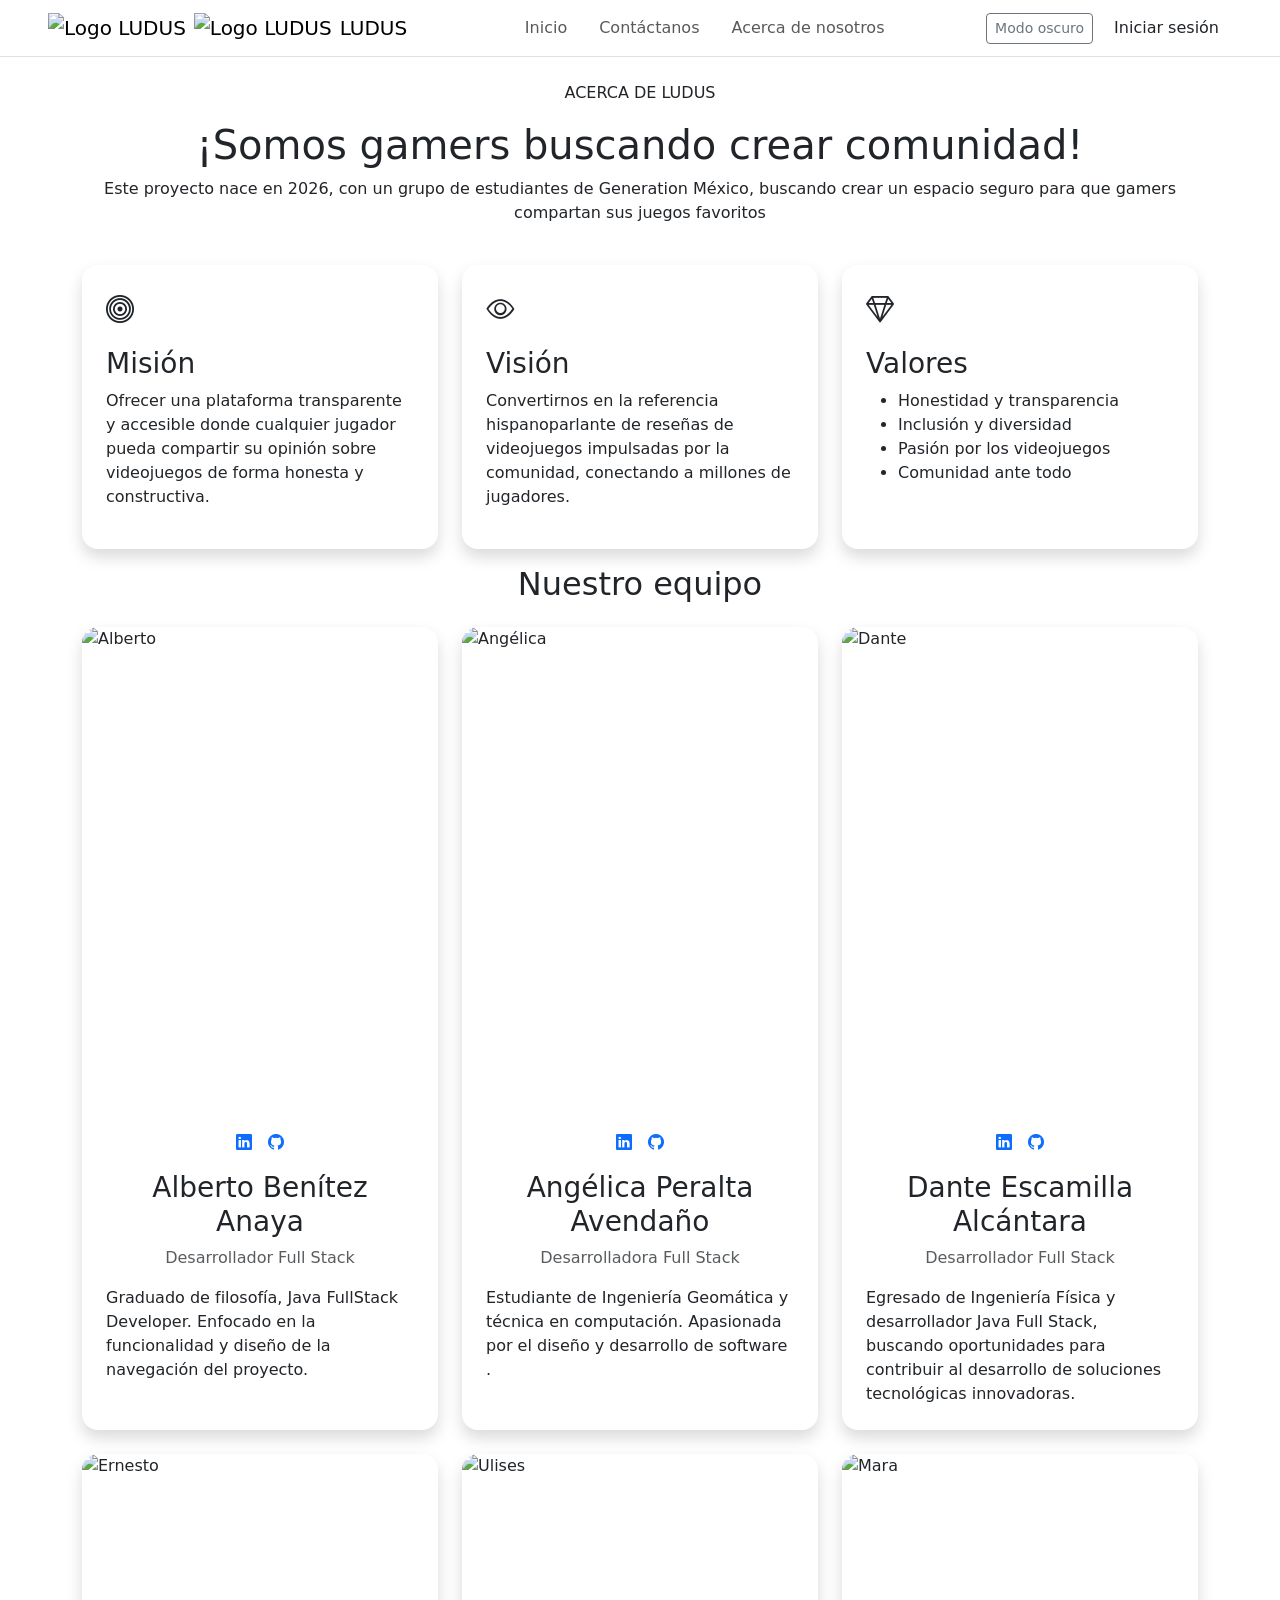
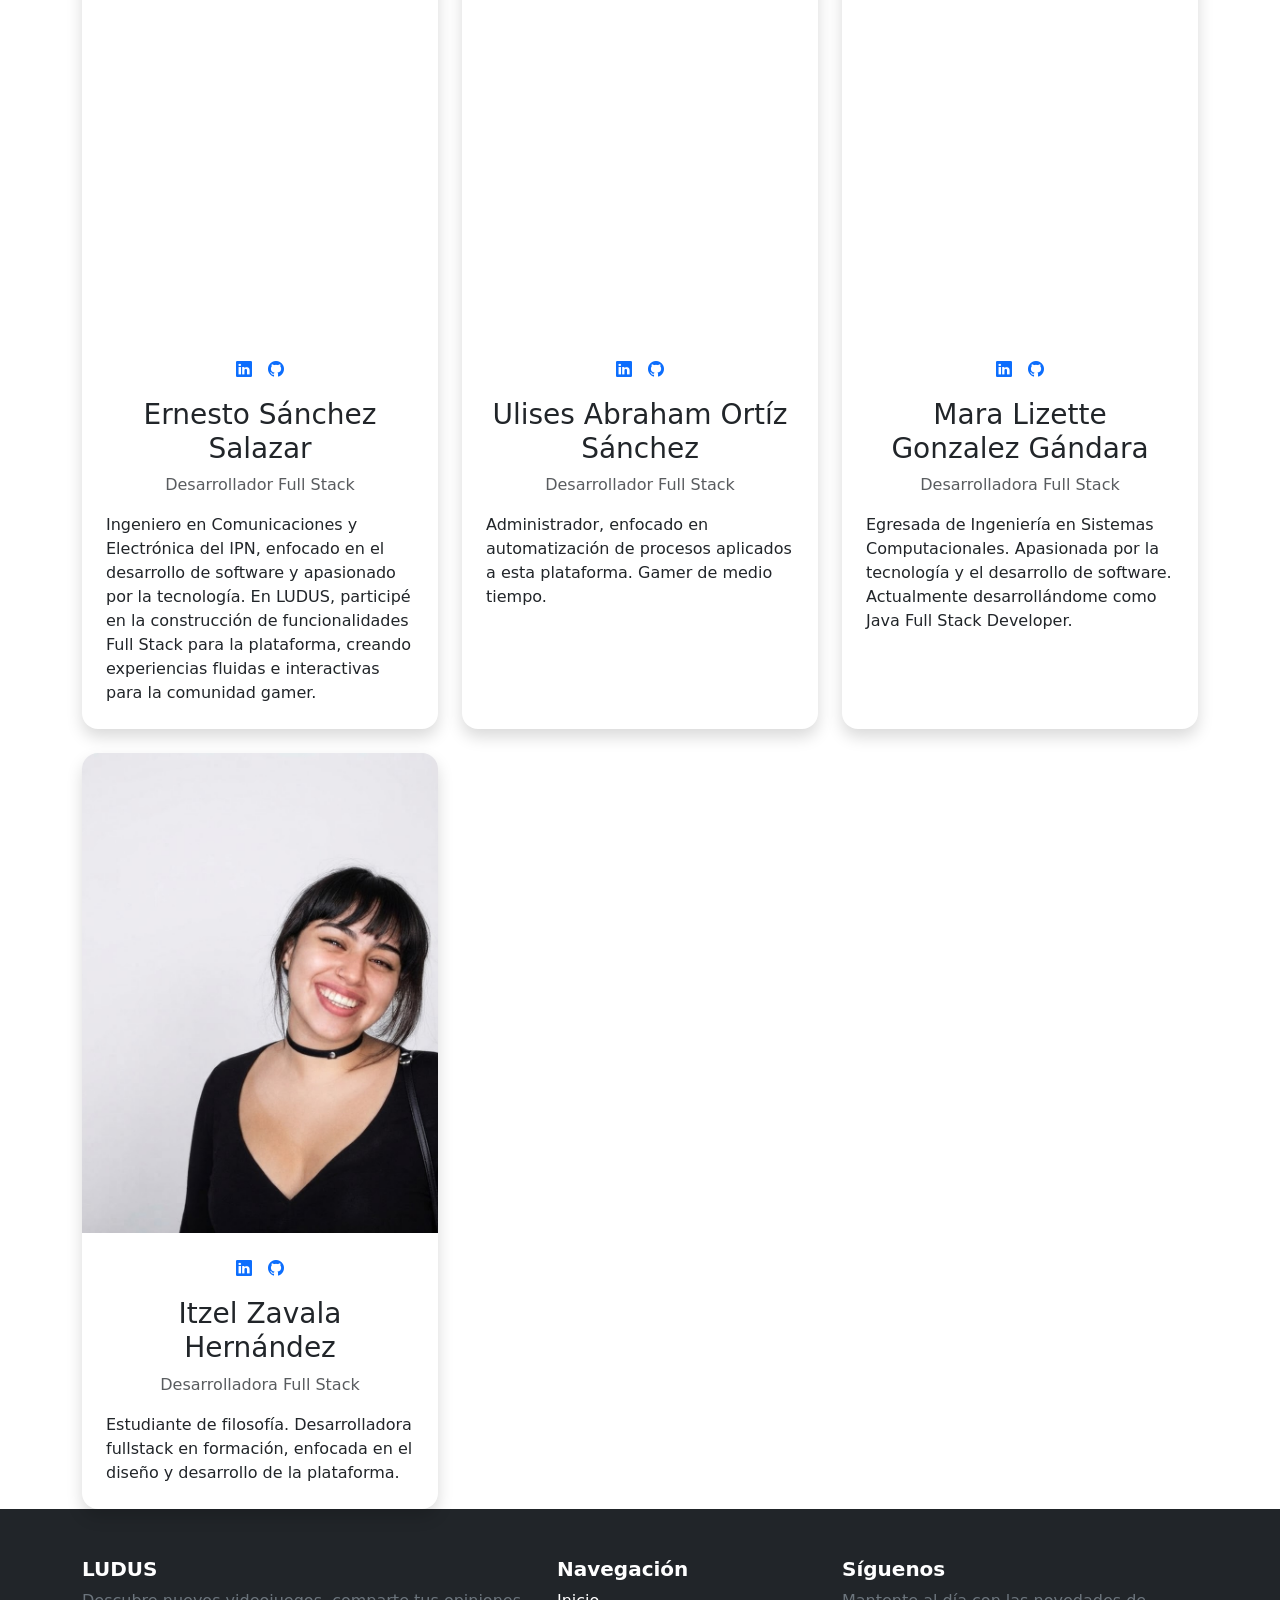
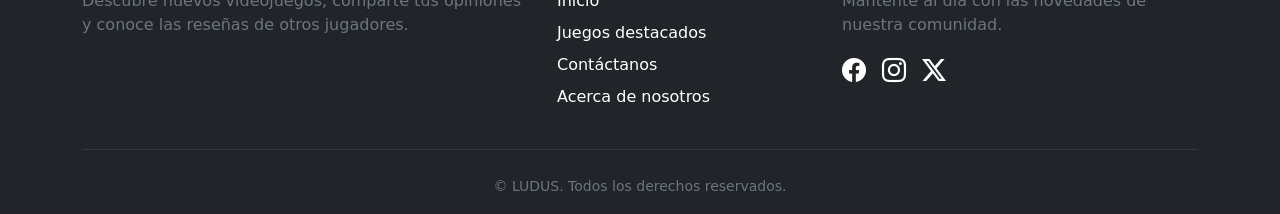
==== commit 1e291b9f: "Se añade formulario con páginas de registro e iniciar sesión" ====
--- a/acercade.html
+++ b/acercade.html
@@ -218,6 +218,7 @@
     <script src="./JS/header.js"></script>
     <script src="./JS/theme.js"></script>
     <script src="./JS/footer.js"></script>
+    <script src="./JS/auth.js"></script>
     <script src="./JS/navbar.js"></script>
 
 </body>
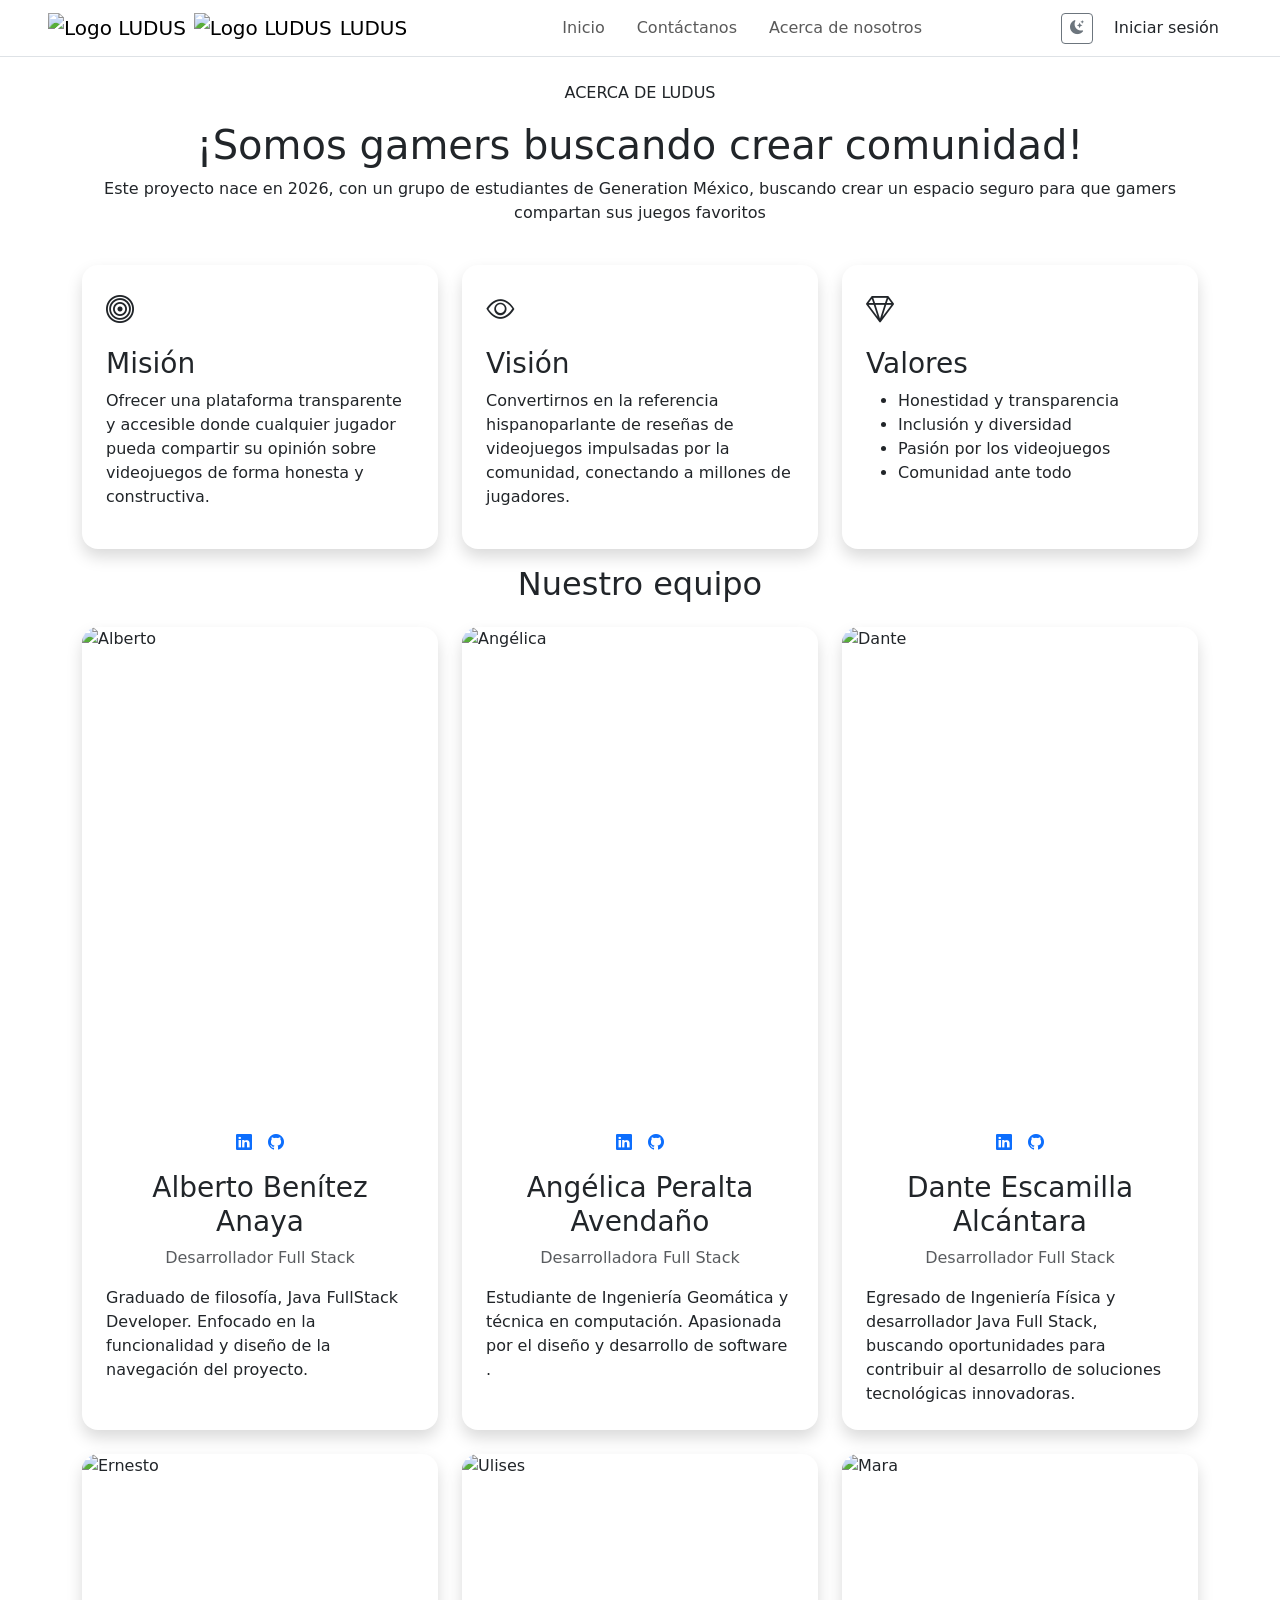
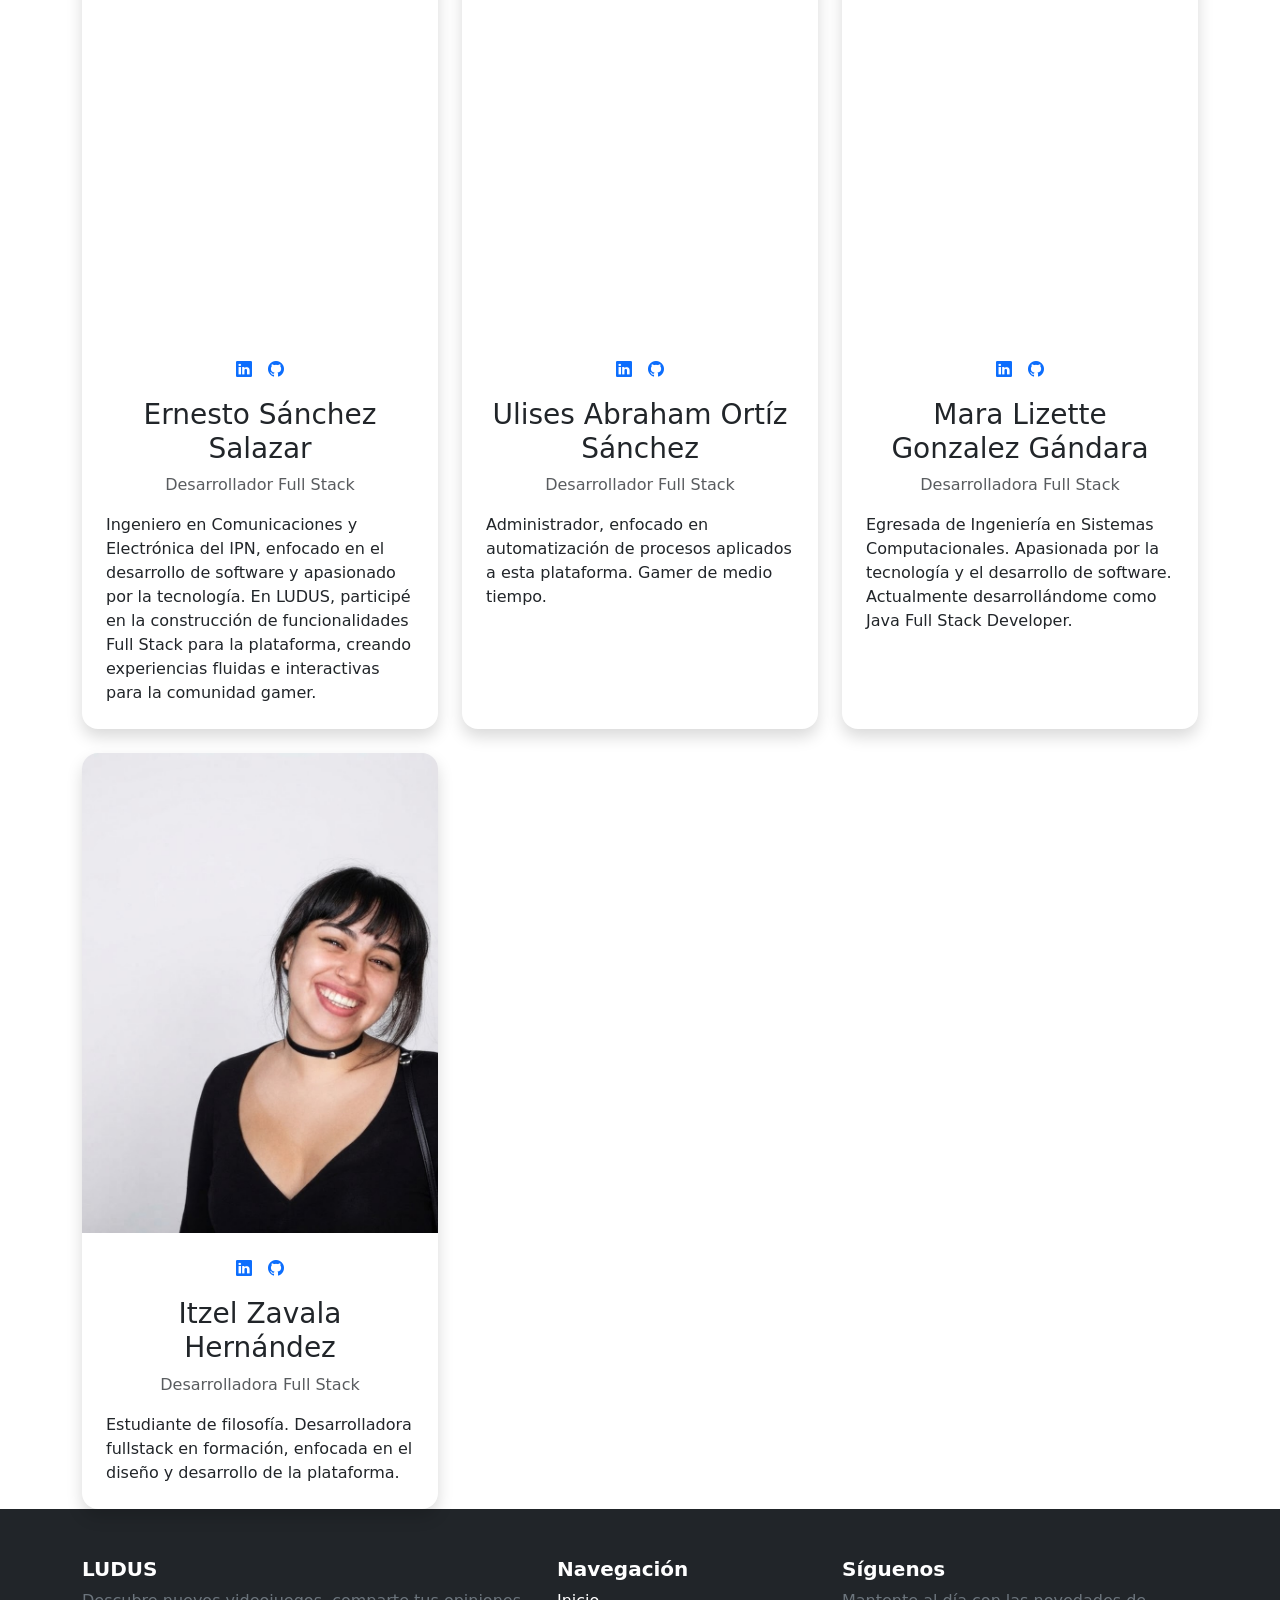
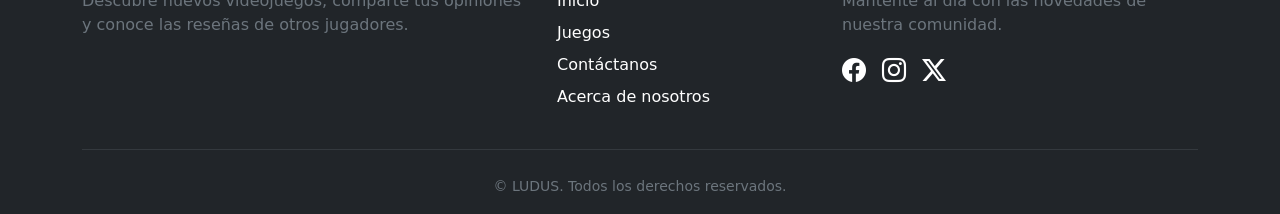
==== commit 44178368: "cambio de estilos" ====
--- a/acercade.html
+++ b/acercade.html
@@ -13,6 +13,7 @@
     <!--CSS-->
     <link rel="stylesheet" href="./css/inicio.css">
     <link rel="stylesheet" href="./css/acercade.css">
+    <link rel="stylesheet" href="./css/footer.css">
 </head>
 
 <body>
--- a/css/footer.css
+++ b/css/footer.css
@@ -0,0 +1,24 @@
+.footer-responsive {
+    display: flex;
+    justify-content: space-around;
+    /* Distribuye el contenido horizontalmente */
+    align-items: flex-start;
+    padding: 20px;
+    background-color: #222;
+    color: #fff;
+    text-align: left;
+}
+
+@media (max-width: 768px) {
+    .footer-responsive {
+        flex-direction: column;
+        /* Cambia de fila a columna */
+        align-items: center;
+        /* Centra los bloques horizontalmente */
+        text-align: center;
+    }
+
+    .footer-section {
+        justify-content: center;
+    }
+}
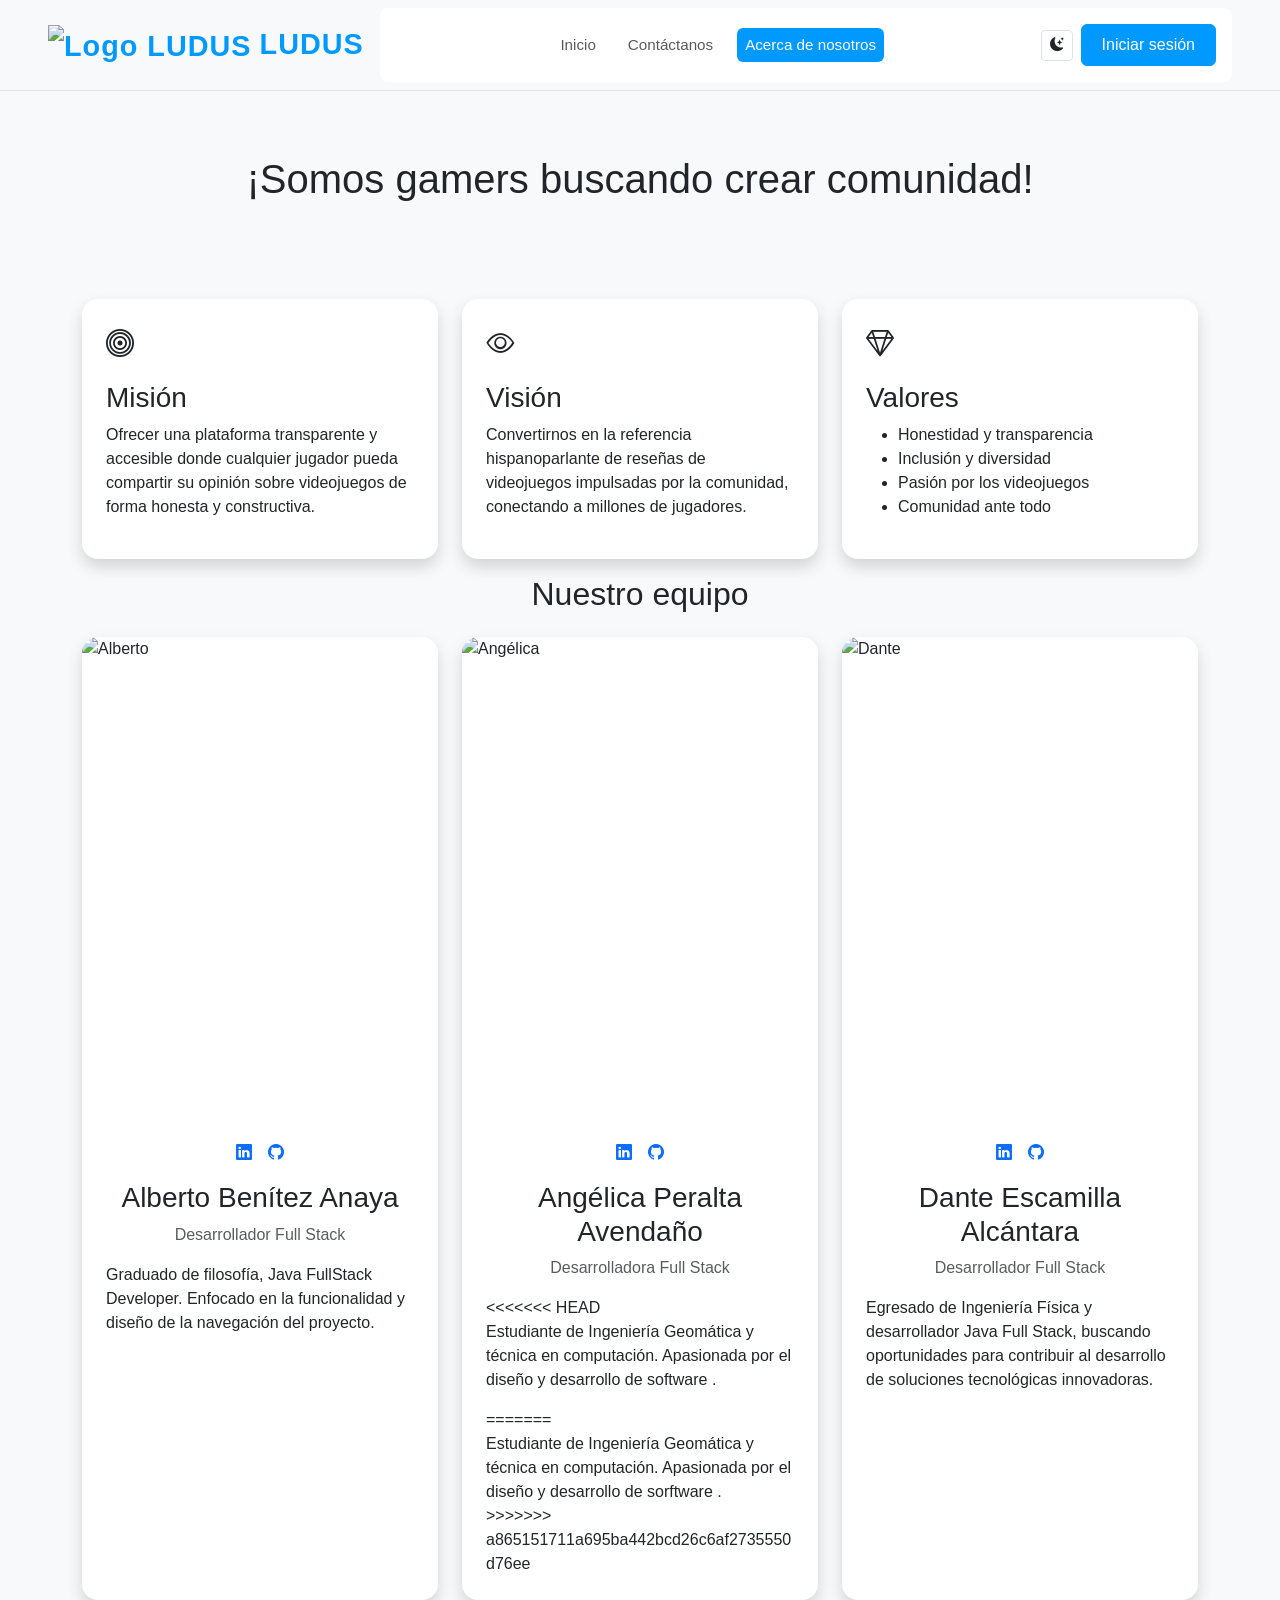
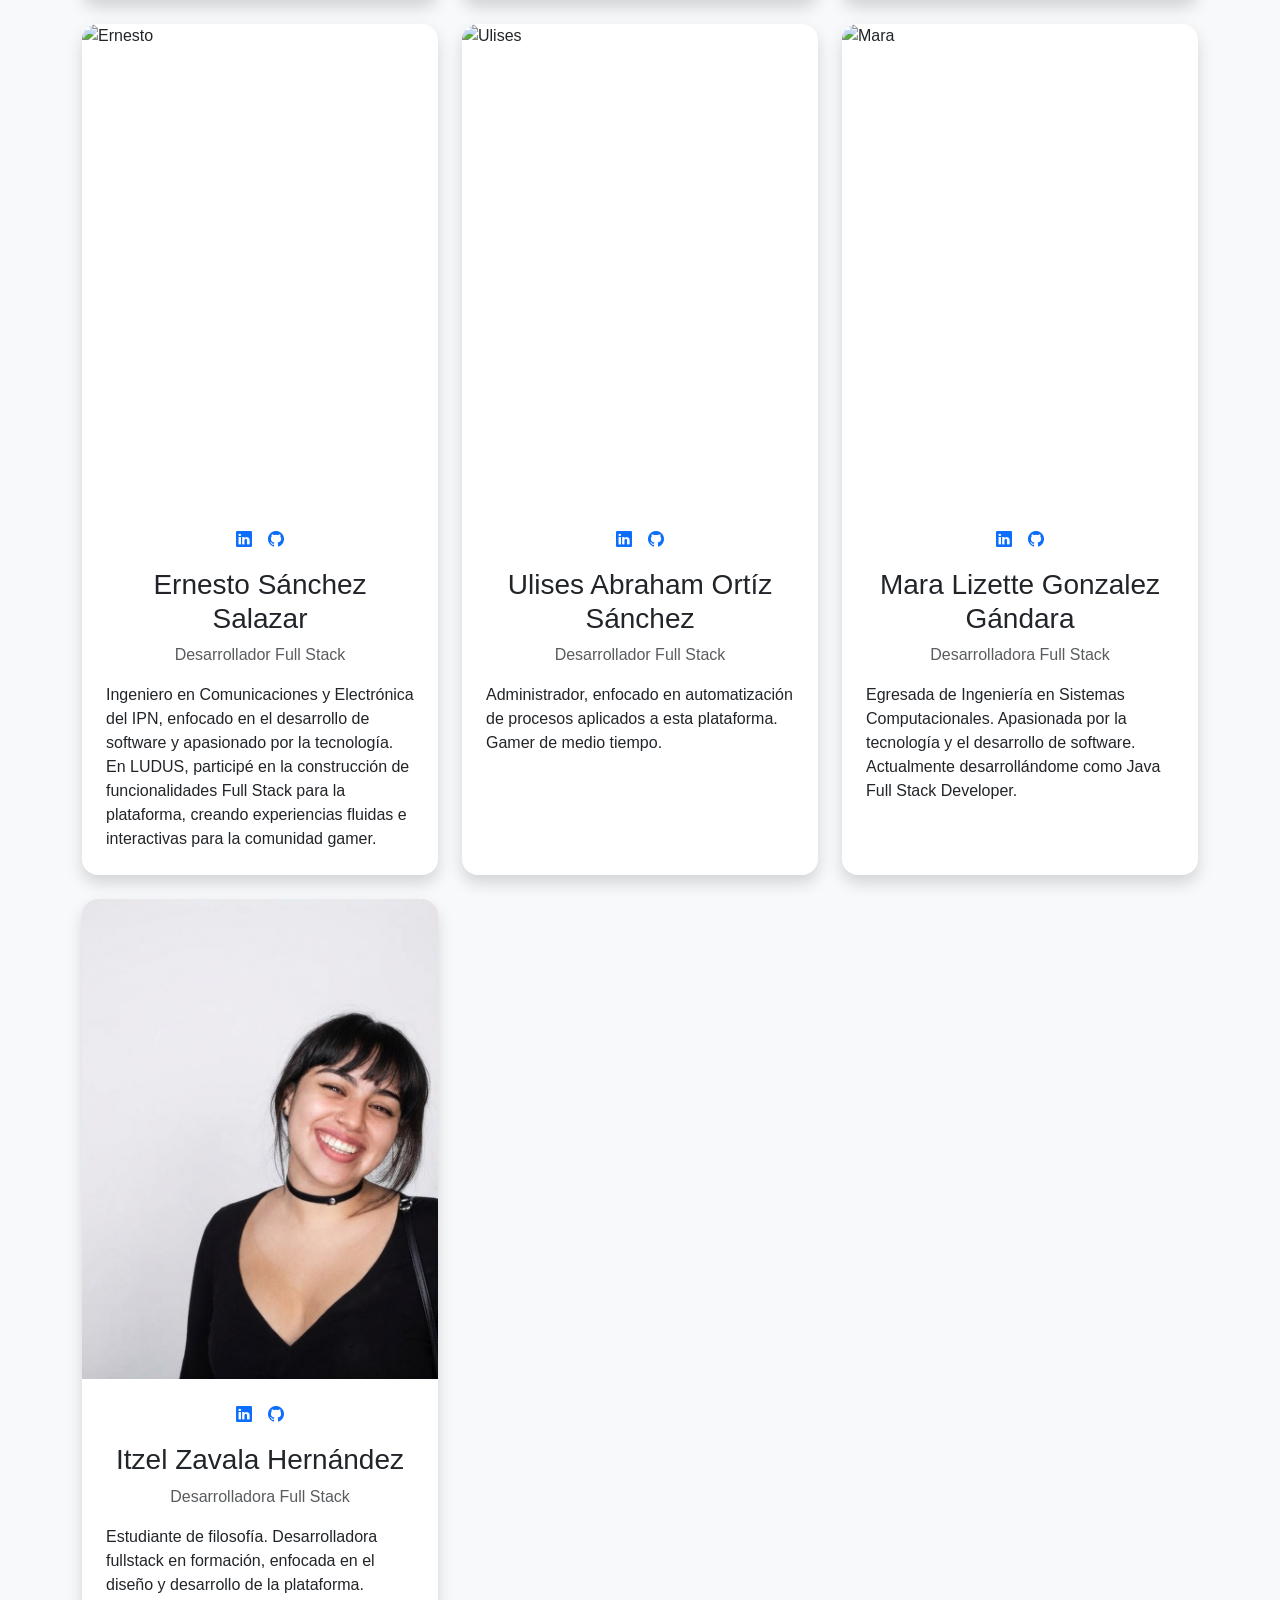
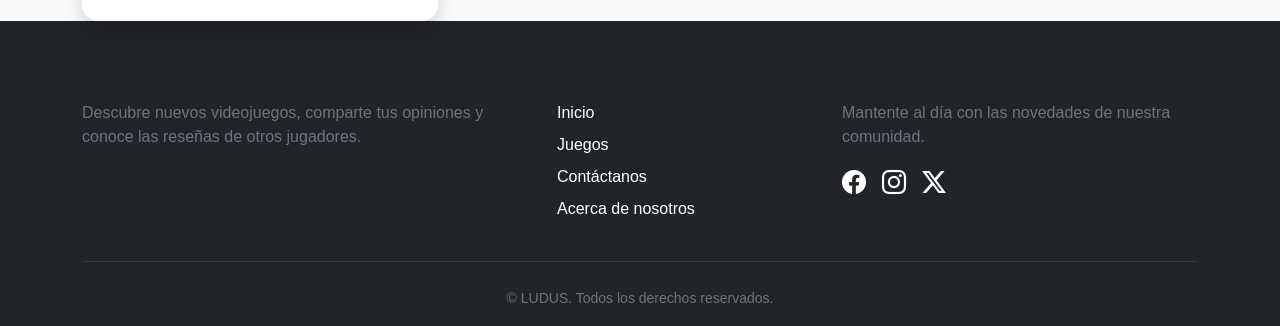
==== commit 09e2123d: "iconos" ====
--- a/acercade.html
+++ b/acercade.html
@@ -13,7 +13,6 @@
     <!--CSS-->
     <link rel="stylesheet" href="./css/inicio.css">
     <link rel="stylesheet" href="./css/acercade.css">
-    <link rel="stylesheet" href="./css/footer.css">
 </head>
 
 <body>
@@ -112,8 +111,12 @@
                             </div>
                             <h3 class="card-title text-center">Angélica Peralta Avendaño</h3>
                             <p class="text-center text-body-secondary">Desarrolladora Full Stack</p>
+<<<<<<< HEAD
                             <p class="card-text">Estudiante de Ingeniería Geomática y técnica en computación. Apasionada
                                 por el diseño y desarrollo de software .</p>
+=======
+                            <p class="card-text">Estudiante de Ingeniería Geomática y técnica en computación. Apasionada por el diseño y desarrollo de sorftware  .</p>
+>>>>>>> a865151711a695ba442bcd26c6af2735550d76ee
                         </div>
                     </div>
                 </div>
@@ -219,7 +222,6 @@
     <script src="./JS/header.js"></script>
     <script src="./JS/theme.js"></script>
     <script src="./JS/footer.js"></script>
-    <script src="./JS/auth.js"></script>
     <script src="./JS/navbar.js"></script>
 
 </body>
--- a/css/inicio.css
+++ b/css/inicio.css
@@ -0,0 +1,375 @@
+/*Barra de navegacion (NAVBAR)*/
+.brand-ludus {
+  color: #0099ff;
+  font-weight: 800;
+  font-size: 1.8rem;
+  letter-spacing: 1px;
+  text-decoration: none;
+}
+
+.brand-logo-img {
+  height: 40px;
+  /* Ajusta la altura de la imagen según tus necesidades */
+  width: auto;
+  object-fit: contain;
+}
+
+/* Por defecto: modo claro */
+.logo-dark {
+  display: none;
+}
+
+.logo-light {
+  display: block;
+}
+
+/* Modo oscuro de Bootstrap */
+[data-bs-theme="dark"] .logo-dark {
+  display: block;
+}
+
+[data-bs-theme="dark"] .logo-light {
+  display: none;
+}
+
+.css-custom {
+  background-color: var(--bs-body-bg);
+  padding-top: 0.8rem;
+  padding-bottom: 0.8rem;
+}
+
+.csscustom .nav-link {
+  color: var(--bs-body-color);
+  font-weight: 500;
+  padding: 0.5rem 1rem !important;
+}
+
+.nav-custom .nav-link:hover {
+  color: #0099ff;
+}
+
+/* Botón azul activo para Contáctanos */
+.nav-custom .nav-link-active,
+.nav-custom .nav-link-active {
+  background-color: #0099ff !important;
+  color: #ffffff !important;
+  border-radius: 6px;
+}
+
+/* Botón azul Iniciar sesión */
+.btn-login {
+  background-color: #0099ff;
+  border-color: #0099ff;
+  color: #ffffff;
+  font-weight: 500;
+  border-radius: 6px;
+  padding: 0.5rem 1.25rem;
+}
+
+.btn-login:hover {
+  background-color: #007acc;
+  border-color: #007acc;
+  color: #ffffff;
+}
+
+/*Estilo Reseñas
+* {
+  box-sizing: border-box;
+  margin: 0;
+  padding: 0;
+}
+  */
+/*ESTILOS GENERALES Y SECCION DE RESENIAS*/
+
+
+/*Fondo de la pagina*/
+body {
+  font-family: 'Segoe UI', Tahoma, Geneva, Verdana, sans-serif;
+  background-color: var(--bs-tertiary-bg);
+  /*Fondo adaptable*/
+  color: var(--bs-tertiary-bg);
+  padding: 0px;
+  margin: 0px;
+}
+
+/* Todos los títulos y etiquetas de formularios */
+h1,
+h2,
+h3,
+h4,
+h5,
+h6,
+.form-label {
+  color: var(--bs-body-color) !important;
+}
+
+
+/* ========================================
+   RESEÑAS RECIENTES - RESPONSIVE
+======================================== */
+
+/* Contenedor de tarjetas */
+.reseñas-recientes .tarjetas-container {
+  width: auto;
+  max-width: none;
+  margin-top: 0;
+  margin-bottom: 0;
+}
+
+/* Columnas de Bootstrap */
+.reseñas-recientes .tarjetas-container > .col {
+  min-width: 0;
+}
+
+/* Estructura de las tarjetas */
+.reseñas-recientes .card {
+  width: 100%;
+  height: 100%;
+  min-width: 0;
+}
+
+/* Contenido */
+.reseñas-recientes .card-body {
+  display: flex;
+  flex-direction: column;
+  align-items: flex-start;
+}
+
+/* Botón alineado al fondo */
+.reseñas-recientes .btn-invite {
+  margin-top: auto;
+}
+
+/* Separación del texto y el botón */
+.reseñas-recientes .mutual-connections {
+  margin-bottom: 16px;
+}
+
+/* Evitar desbordamiento con textos largos */
+.reseñas-recientes .card-name,
+.reseñas-recientes .card-title {
+  overflow-wrap: anywhere;
+}
+
+/* Estructura base de la tarjeta sin romper Bootstrap */
+.tarjetas-container .card {
+  background-color: var(--bs-body-bg);
+  /* Adapta el fondo al modo claro u oscuro */
+  border-radius: 12px;
+  overflow: hidden;
+  box-shadow: 0 4px 12px rgba(0, 0, 0, 0.08);
+  display: flex;
+  flex-direction: column;
+  position: relative;
+  border: none;
+}
+
+/* Cabecera de color superior */
+.card-header {
+  height: 60px;
+  position: relative;
+  border: none;
+}
+
+.header-red {
+  background-color: #f78c80;
+}
+
+.header-pink {
+  background-color: #f48fb1;
+}
+
+.header-purple {
+  background-color: #ba68c8;
+}
+
+.header-teal {
+  background-color: #4db6ac;
+}
+
+/* Avatares y fotos circulares superpuestos */
+.avatar,
+.avatar-img {
+  width: 50px;
+  height: 50px;
+  border-radius: 50%;
+  position: absolute;
+  left: 20px;
+  bottom: -20px;
+  border: 3px solid #ffffff;
+  display: flex;
+  align-items: center;
+  justify-content: center;
+  font-weight: bold;
+  color: #ffffff;
+  font-size: 0.85rem;
+  box-shadow: 0 2px 5px rgba(0, 0, 0, 0.15);
+}
+
+.avatar-img {
+  object-fit: cover;
+}
+
+.header-red .avatar {
+  background-color: #e53935;
+}
+
+.header-pink .avatar {
+  background-color: #d81b60;
+}
+
+.header-purple .avatar {
+  background-color: #8e24aa;
+}
+
+/* Contenido de la tarjeta */
+.tarjetas-container .card-body {
+  padding: 28px 16px 20px 16px;
+  display: flex;
+  flex-direction: column;
+  align-items: flex-start;
+}
+
+.top-tag {
+  font-size: 0.7rem;
+  color: #888888;
+  text-transform: uppercase;
+  letter-spacing: 0.5px;
+  margin-bottom: 4px;
+}
+
+.card-name {
+  font-size: 0.95rem;
+  font-weight: 700;
+  color: #222222;
+  margin-bottom: 4px;
+}
+
+.tarjetas-container .card-title {
+  font-size: 0.78rem;
+  color: #666666;
+  line-height: 1.3;
+  margin-bottom: 12px;
+}
+
+.mutual-connections {
+  font-size: 0.78rem;
+  color: #0077b5;
+  margin-bottom: 16px;
+}
+
+.btn-invite {
+  background-color: transparent;
+  border: 1px solid #cccccc;
+  border-radius: 4px;
+  padding: 6px 12px;
+  font-size: 0.78rem;
+  color: #444444;
+  cursor: pointer;
+  transition: all 0.2s ease;
+}
+
+.btn-invite:hover {
+  background-color: #f5f5f5;
+  border-color: #999999;
+}
+
+/* Tarjetas de Juegos Destacados y Reseñas */
+.card {
+  background-color: var(--bs-body-bg);
+  color: var(--bs-body-color);
+  border: 1px solid var(--bs-border-color);
+}
+
+.card-title,
+.card-name,
+.card-body,
+.card p,
+.card span {
+  color: var(--bs-body-color);
+}
+
+/* Subtítulos, géneros y plataformas en las tarjetas */
+.text-muted,
+.card .text-muted,
+.small {
+  color: var(--bs-secondary-color) !important;
+}
+
+/* Campos del Formulario de Contacto */
+.form-control {
+  background-color: var(--bs-body-bg);
+  color: var(--bs-body-color);
+  border: 1px solid var(--bs-border-color);
+}
+
+.form-control:focus {
+  background-color: var(--bs-body-bg);
+  color: var(--bs-body-color);
+}
+
+/* Marcadores de posición (placeholders) */
+.form-control::placeholder {
+  color: var(--bs-secondary-color);
+  opacity: 0.7;
+}
+
+
+
+/* Corregir el menú desplegable móvil para que se adapte al modo oscuro */
+.navbar-collapse {
+  background-color: var(--bs-body-bg) !important;
+  padding: 1rem;
+  border-radius: 8px;
+}
+
+/* Forzar que el botón de cambiar tema sea 100% visible siempre */
+#theme-toggle {
+  color: var(--bs-body-color) !important;
+  border-color: var(--bs-border-color) !important;
+  background-color: var(--bs-body-bg) !important;
+}
+
+#theme-toggle:hover {
+  background-color: var(--bs-tertiary-bg) !important;
+}
+
+/* Tamaño uniforme para todos los enlaces del Navbar */
+.navbar-nav .nav-link {
+  font-size: 0.95rem;
+  font-weight: 500;
+  padding: 6px 12px;
+  transition: all 0.2s ease-in-out;
+}
+
+/* Estilo unificado para la pestaña activa */
+.navbar-nav .nav-link.active {
+  background-color: #0d6efd !important;
+  color: #ffffff !important;
+  border-radius: 6px;
+}
+
+/* Validación de contraseña */
+.password-tooltip {
+    display: none;
+    background-color: var(--bs-body-bg);
+    border: 1px solid var(--bs-border-color);
+    border-radius: 10px;
+    padding: 15px;
+    margin-top: 10px;
+    box-shadow: 0 4px 12px rgba(0, 0, 0, 0.12);
+}
+
+.password-tooltip.show {
+    display: block;
+}
+
+.password-tooltip ul {
+    list-style: none;
+    padding-left: 0;
+    margin-bottom: 0;
+}
+
+.password-tooltip li {
+    margin-bottom: 6px;
+}
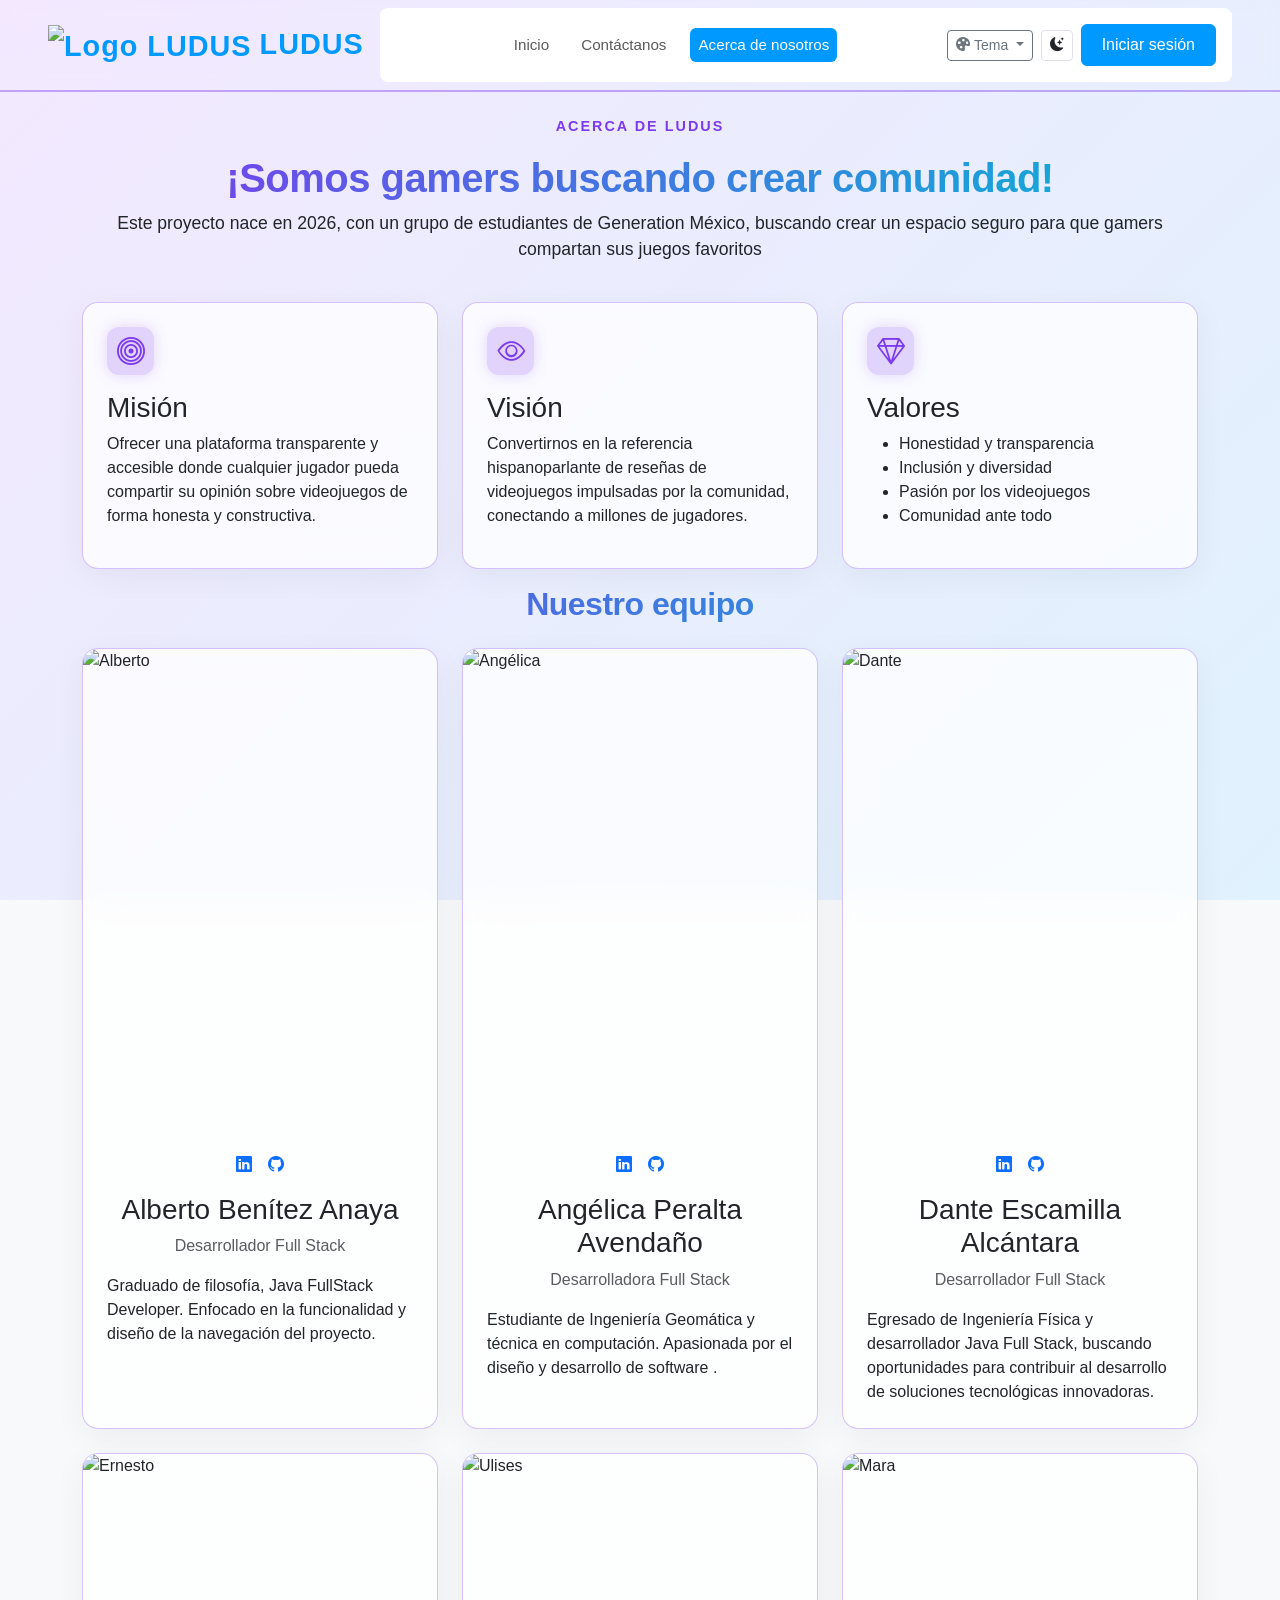
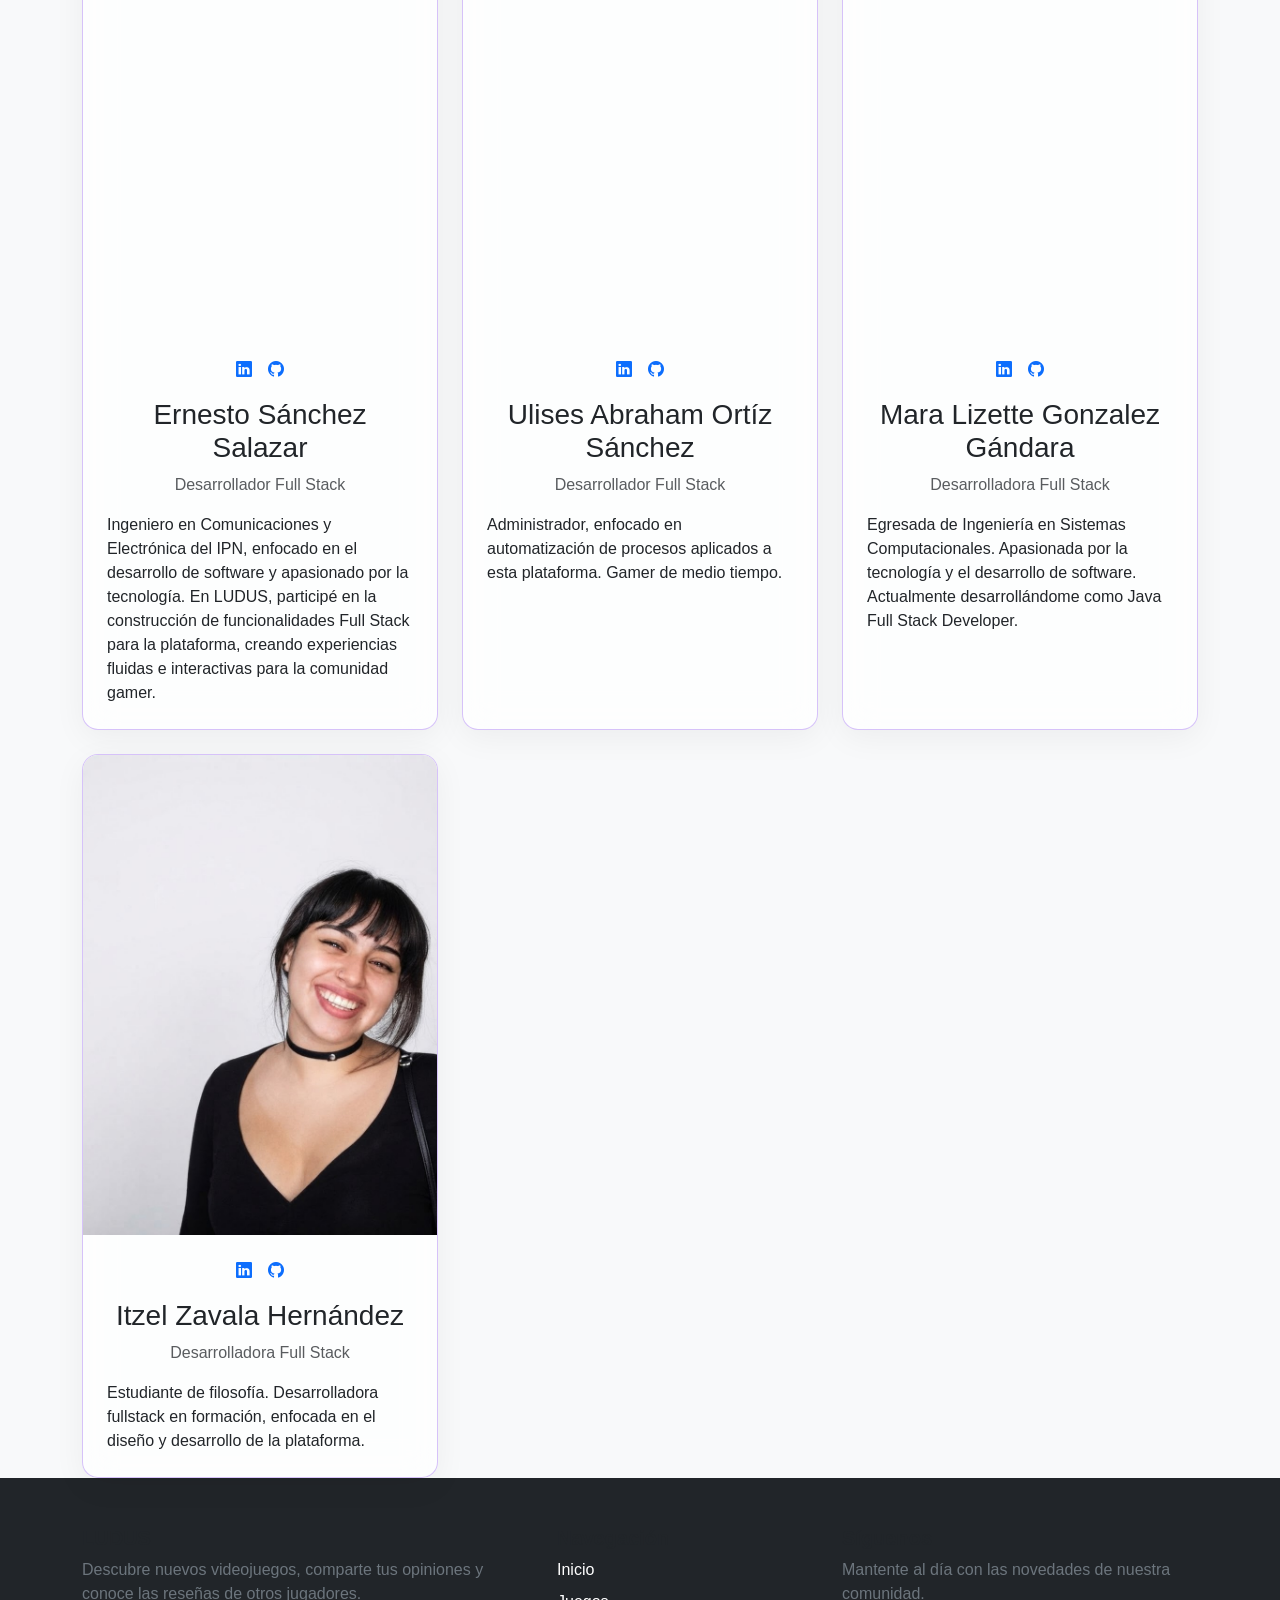
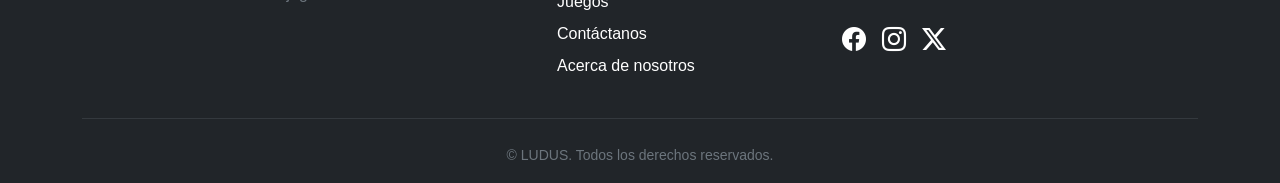
==== commit 39754647: "paleta de colores" ====
--- a/acercade.html
+++ b/acercade.html
@@ -13,6 +13,8 @@
     <!--CSS-->
     <link rel="stylesheet" href="./css/inicio.css">
     <link rel="stylesheet" href="./css/acercade.css">
+    <link rel="stylesheet" href="./css/footer.css">
+    <link rel="stylesheet" href="./css/paletas.css">
 </head>
 
 <body>
@@ -111,12 +113,8 @@
                             </div>
                             <h3 class="card-title text-center">Angélica Peralta Avendaño</h3>
                             <p class="text-center text-body-secondary">Desarrolladora Full Stack</p>
-<<<<<<< HEAD
                             <p class="card-text">Estudiante de Ingeniería Geomática y técnica en computación. Apasionada
                                 por el diseño y desarrollo de software .</p>
-=======
-                            <p class="card-text">Estudiante de Ingeniería Geomática y técnica en computación. Apasionada por el diseño y desarrollo de sorftware  .</p>
->>>>>>> a865151711a695ba442bcd26c6af2735550d76ee
                         </div>
                     </div>
                 </div>
@@ -222,7 +220,9 @@
     <script src="./JS/header.js"></script>
     <script src="./JS/theme.js"></script>
     <script src="./JS/footer.js"></script>
+    <script src="./JS/auth.js"></script>
     <script src="./JS/navbar.js"></script>
+    <script src="./JS/paletas.js"></script>
 
 </body>
 
--- a/css/inicio.css
+++ b/css/inicio.css
@@ -169,22 +169,6 @@
   height: 60px;
   position: relative;
   border: none;
-}
-
-.header-red {
-  background-color: #f78c80;
-}
-
-.header-pink {
-  background-color: #f48fb1;
-}
-
-.header-purple {
-  background-color: #ba68c8;
-}
-
-.header-teal {
-  background-color: #4db6ac;
 }
 
 /* Avatares y fotos circulares superpuestos */
@@ -373,3 +357,42 @@
 .password-tooltip li {
     margin-bottom: 6px;
 }
+
+/* menu de paletas */
+.dropdown-menu {
+    min-width: 14rem;
+    border: none;
+    box-shadow: 0 4px 12px rgba(0,0,0,0.15);
+    border-radius: 8px;
+    padding: 0.5rem;
+    
+    /* altura */
+    height: auto !important; 
+    max-height: 300px; /*para que se quede del mismo tamanio*/
+}
+
+/* para que el contenedor del dropdown no se estire */
+.dropdown {
+    position: relative;
+}
+
+.dropdown-menu .dropdown-item {
+    display: flex;
+    align-items: center;
+    border-radius: 6px;
+    padding: 0.5rem 0.75rem;
+    white-space: normal;
+}
+/* menu este SIEMPRE por encima de todo */
+.dropdown-menu {
+    z-index: 9999 !important;
+}
+
+/* Si el navbar tiene fondo transparente */
+.navbar {
+    z-index: 1000;
+    position: relative; /* necesario para que el z-index funcione */
+}
+
+/*importar paleta de colores*/
+@import url("./paletas.css");
--- a/css/footer.css
+++ b/css/footer.css
@@ -0,0 +1,24 @@
+.footer-responsive {
+    display: flex;
+    justify-content: space-around;
+    /* Distribuye el contenido horizontalmente */
+    align-items: flex-start;
+    padding: 20px;
+    background-color: #222;
+    color: #fff;
+    text-align: left;
+}
+
+@media (max-width: 768px) {
+    .footer-responsive {
+        flex-direction: column;
+        /* Cambia de fila a columna */
+        align-items: center;
+        /* Centra los bloques horizontalmente */
+        text-align: center;
+    }
+
+    .footer-section {
+        justify-content: center;
+    }
+}
--- a/css/paletas.css
+++ b/css/paletas.css
@@ -0,0 +1,207 @@
+/* 
+PALETAS DE COLORES LUDUS 
+*/
+
+/*1. DEFINICION DE PALETAS */
+:root, [data-palette="neon"] {
+  --ludus-primary: #7c3aed; --ludus-primary-rgb: 124, 58, 237;
+  --ludus-secondary: #06b6d4; --ludus-secondary-rgb: 6, 182, 212;
+  --ludus-gradient: linear-gradient(135deg, #7c3aed 0%, #06b6d4 100%);
+  /* Fondo de pantalla completo */
+  --ludus-bg-light: linear-gradient(135deg, #f3e8ff 0%, #e0f2fe 100%);
+  --ludus-bg-dark: linear-gradient(135deg, #1a0b2e 0%, #081a26 100%);
+}
+[data-palette="sunset"] {
+  --ludus-primary: #f97316; --ludus-primary-rgb: 249, 115, 22;
+  --ludus-secondary: #ec4899; --ludus-secondary-rgb: 236, 72, 153;
+  --ludus-gradient: linear-gradient(135deg, #f97316 0%, #ec4899 100%);
+  --ludus-bg-light: linear-gradient(135deg, #ffedd5 0%, #fce7f3 100%);
+  --ludus-bg-dark: linear-gradient(135deg, #2a1004 0%, #260818 100%);
+}
+[data-palette="forest"] {
+  --ludus-primary: #16a34a; --ludus-primary-rgb: 22, 163, 74;
+  --ludus-secondary: #0d9488; --ludus-secondary-rgb: 13, 148, 136;
+  --ludus-gradient: linear-gradient(135deg, #16a34a 0%, #0d9488 100%);
+  --ludus-bg-light: linear-gradient(135deg, #dcfce7 0%, #ccfbf1 100%);
+  --ludus-bg-dark: linear-gradient(135deg, #061f10 0%, #04211d 100%);
+}
+[data-palette="cyber"] {
+  --ludus-primary: #e11d48; --ludus-primary-rgb: 225, 29, 72;
+  --ludus-secondary: #8b5cf6; --ludus-secondary-rgb: 139, 92, 246;
+  --ludus-gradient: linear-gradient(135deg, #e11d48 0%, #8b5cf6 100%);
+  --ludus-bg-light: linear-gradient(135deg, #ffe4e6 0%, #ede9fe 100%);
+  --ludus-bg-dark: linear-gradient(135deg, #2a040d 0%, #170830 100%);
+}
+
+/*2. VARIABLES DE BOOTSTRAP*/
+:root, [data-bs-theme="light"], [data-bs-theme="dark"] {
+  --bs-primary: var(--ludus-primary);
+  --bs-primary-rgb: var(--ludus-primary-rgb);
+  --bs-link-color: var(--ludus-primary);
+  --bs-link-hover-color: var(--ludus-secondary);
+}
+
+/* 3. FONDO DEGRADADO */
+html {
+  min-height: 100vh;
+}
+body {
+  background-image: var(--ludus-bg-light) !important;
+  background-attachment: fixed !important;
+  background-size: cover !important;
+  transition: background 0.5s ease, color 0.5s ease;
+  color: #212529;
+}
+
+[data-bs-theme="dark"] body {
+  background-image: var(--ludus-bg-dark) !important;
+  color: #e9ecef;
+}
+
+/* 4. NAVBAR  */
+.navbar {
+  border-bottom: 2px solid rgba(var(--ludus-primary-rgb), 0.4) !important;
+  background-color: transparent !important;
+  backdrop-filter: blur(10px);
+}
+.nav-link.active, .nav-link-active {
+  color: var(--ludus-primary) !important;
+  font-weight: 600;
+}
+
+/* 5. TITULOS */
+h1, h2 {
+  background: var(--ludus-gradient);
+  -webkit-background-clip: text;
+  -webkit-text-fill-color: transparent;
+  background-clip: text;
+  display: block;
+  font-weight: 800;
+  letter-spacing: -0.5px;
+  width: 100%;
+}
+.text-center h1, .text-center h2 {
+  text-align: center;
+  margin-left: auto;
+  margin-right: auto;
+}
+h3, h4, h5 { color: var(--ludus-primary); }
+
+/*Evita que textos desaparezcan */
+p, small, span, li, a, div:not(.ludus-card-header) {
+  -webkit-text-fill-color: currentColor !important;
+}
+#que-es-ludus p { color: var(--bs-body-color) !important; font-size: 1.1rem; }
+#que-es-ludus p.text-center:first-child {
+  color: var(--ludus-primary) !important;
+  font-weight: 700; letter-spacing: 2px; text-transform: uppercase; font-size: 0.9rem;
+}
+
+/*6. TARJETAS (CRISTAL Y HOVER) */
+.card {
+  background-color: rgba(255, 255, 255, 0.75) !important; /* Mas transparente para que se vea el degradado detras */
+  backdrop-filter: blur(16px);
+  border: 1px solid rgba(var(--ludus-primary-rgb), 0.3) !important;
+  box-shadow: 0 8px 32px rgba(0, 0, 0, 0.05) !important;
+  transition: transform 0.3s ease, box-shadow 0.3s ease, border-color 0.3s ease;
+}
+[data-bs-theme="dark"] .card {
+  background-color: rgba(20, 20, 25, 0.65) !important; /* Cristal oscuro */
+  box-shadow: 0 8px 32px rgba(0, 0, 0, 0.4) !important;
+}
+.card:hover {
+  transform: translateY(-5px);
+  box-shadow: 0 15px 35px rgba(var(--ludus-primary-rgb), 0.3) !important;
+  border-color: rgba(var(--ludus-primary-rgb), 0.8) !important;
+}
+.card-header.ludus-card-header {
+  background: linear-gradient(135deg, var(--card-accent, var(--ludus-primary)), color-mix(in srgb, var(--card-accent, var(--ludus-primary)) 60%, #000));
+  color: #fff; border-bottom: none; min-height: 90px;
+  display: flex; align-items: center; padding: 1rem 1.25rem;
+}
+
+/* --- 7. ICONOS (MISION/VISION/CONTACTO) --- */
+.ludus-icon-box, #identidad .card i {
+  background: color-mix(in srgb, var(--ludus-primary) 20%, transparent);
+  color: var(--ludus-primary) !important;
+  padding: 0.6rem; border-radius: 0.75rem;
+  display: inline-flex; align-items: center; justify-content: center;
+  box-shadow: 0 0 15px rgba(var(--ludus-primary-rgb), 0.2);
+  transition: transform 0.3s ease;
+}
+#identidad .card:hover i { transform: scale(1.1) rotate(5deg); }
+
+/* 8. BOTONES */
+.btn-primary {
+  --bs-btn-bg: transparent; --bs-btn-border-color: transparent;
+  --bs-btn-hover-bg: transparent; --bs-btn-hover-border-color: transparent;
+  --bs-btn-active-bg: transparent; --bs-btn-active-border-color: transparent;
+  background-image: var(--ludus-gradient);
+  border: none; color: #fff;
+  box-shadow: 0 4px 15px rgba(var(--ludus-primary-rgb), 0.4);
+  transition: all 0.3s ease;
+}
+.btn-primary:hover, .btn-primary:focus {
+  filter: brightness(1.1); color: #fff;
+  box-shadow: 0 6px 20px rgba(var(--ludus-primary-rgb), 0.6);
+  transform: translateY(-2px);
+}
+
+/* 9. FORMULARIOS Y SWATCH */
+.form-control:focus, .form-select:focus {
+  border-color: var(--ludus-primary);
+  box-shadow: 0 0 0 0.25rem rgba(var(--ludus-primary-rgb), 0.25);
+}
+[data-bs-theme="dark"] .btn-light {
+  background-color: rgba(255, 255, 255, 0.08); border-color: rgba(255, 255, 255, 0.15); color: var(--bs-body-color);
+}
+[data-bs-theme="dark"] .btn-light:hover { background-color: rgba(255, 255, 255, 0.15); }
+
+.paleta-swatch { display: inline-block; width: 18px; height: 18px; border-radius: 50%; border: 1px solid rgba(0,0,0,0.15); flex-shrink: 0; }
+[data-bs-theme="dark"] .paleta-swatch { border-color: rgba(255,255,255,0.25); }
+
+
+
+  /* FONDO PARA SECCIONES ESPECÍFICAS*/
+ 
+.seccion-colorida {
+  background: var(--ludus-gradient); /* Usa el degradado de la paleta activa */
+  border-radius: 1.5rem; /* Bordes redondeados para que se vea moderno */
+  color: #ffffff !important; /* Forzar texto blanco para que resalte */
+  margin-top: 2rem;
+  margin-bottom: 2rem;
+  box-shadow: 0 10px 30px rgba(0, 0, 0, 0.2);
+}
+
+/* Asegurar que el texto de esta sección sea blanco */
+.seccion-colorida h2, 
+.seccion-colorida h3, 
+.seccion-colorida p,
+.seccion-colorida span {
+  color: #ffffff !important;
+  -webkit-text-fill-color: #ffffff !important; /* Quita el gradiente del título para que sea blanco sólido */
+}
+
+
+/* MENU DE PALETAS EN CELULAR*/
+@media (max-width: 991px) {
+  /* Hace que el contenedor del navbar en celular tenga espacio */
+  .navbar-collapse {
+    padding-bottom: 1rem;
+  }
+  
+  /* El menu de la paleta debe abrirse hacia la izquierda o ajustarse al ancho */
+  .dropdown-menu.dropdown-menu-end {
+    position: absolute !important;
+    right: 0 !important;
+    left: auto !important;
+    transform: none !important;
+    min-width: 200px;
+  }
+
+  /* boton de tema ocupe su espacio sin empujar a los demas */
+  .d-flex.align-items-center.gap-2 {
+    flex-wrap: wrap;
+    justify-content: center;
+  }
+}
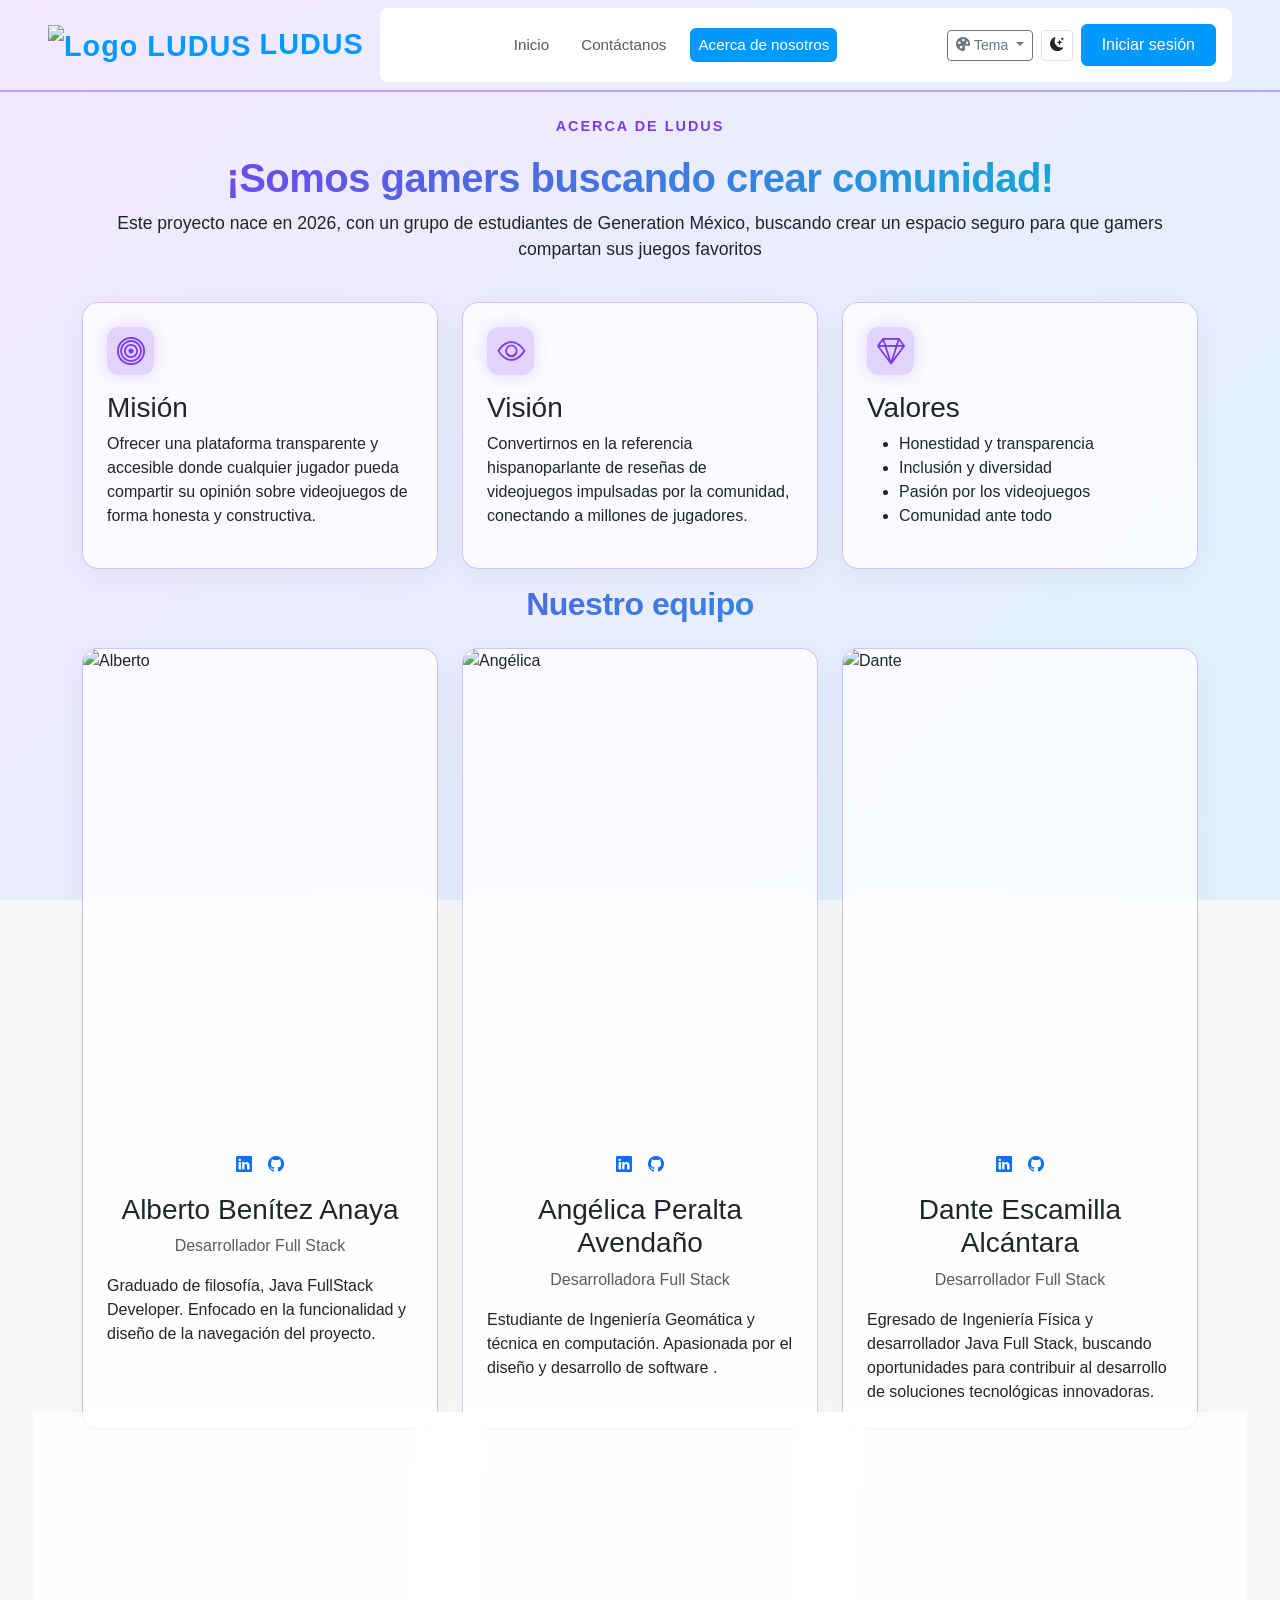
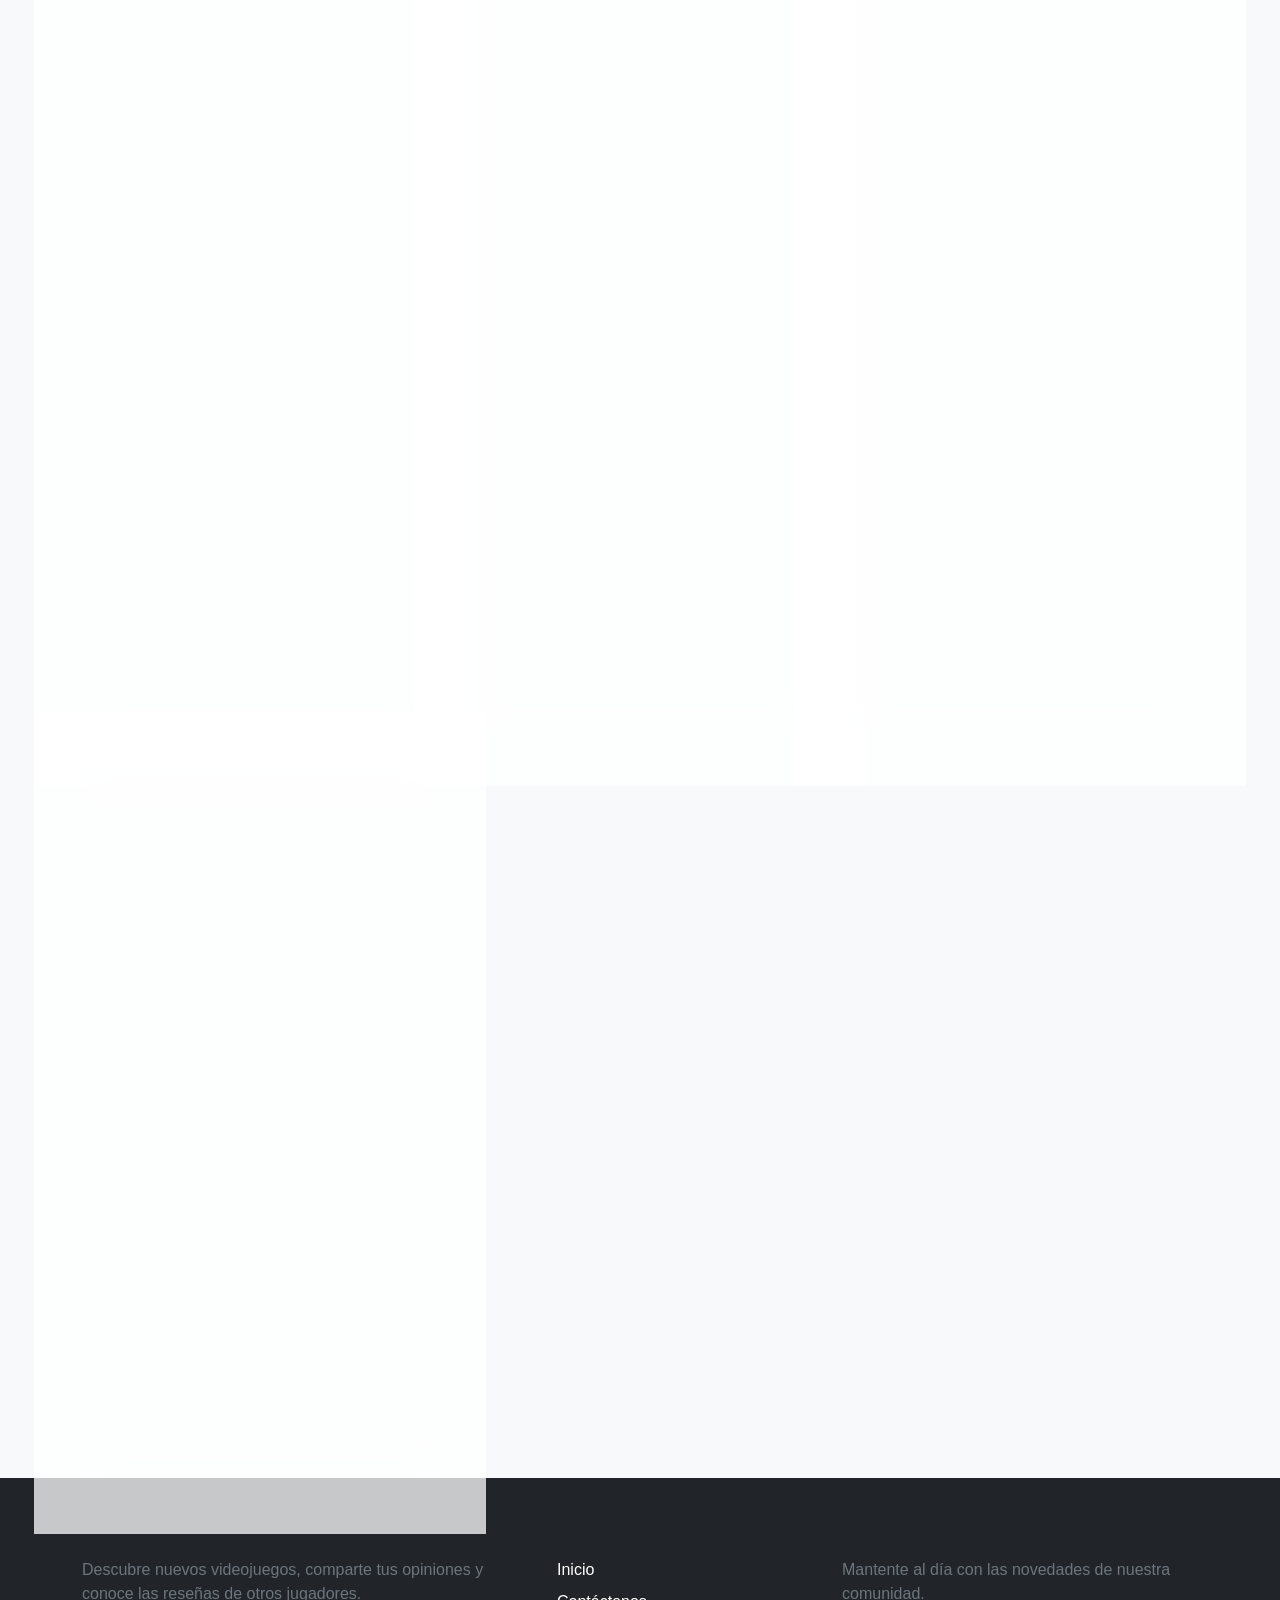
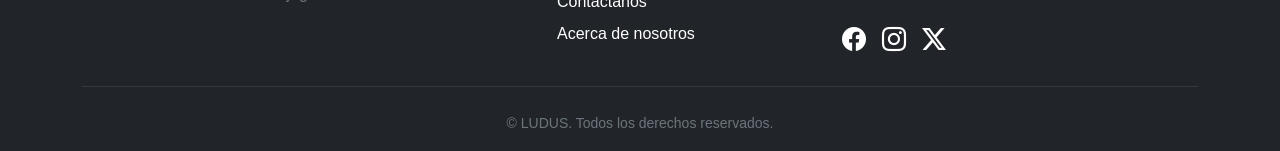
==== commit ca05a31a: "juegos" ====
--- a/acercade.html
+++ b/acercade.html
@@ -220,6 +220,7 @@
     <script src="./JS/header.js"></script>
     <script src="./JS/theme.js"></script>
     <script src="./JS/footer.js"></script>
+    <script src="./JS/api.js"></script>
     <script src="./JS/auth.js"></script>
     <script src="./JS/navbar.js"></script>
     <script src="./JS/paletas.js"></script>
